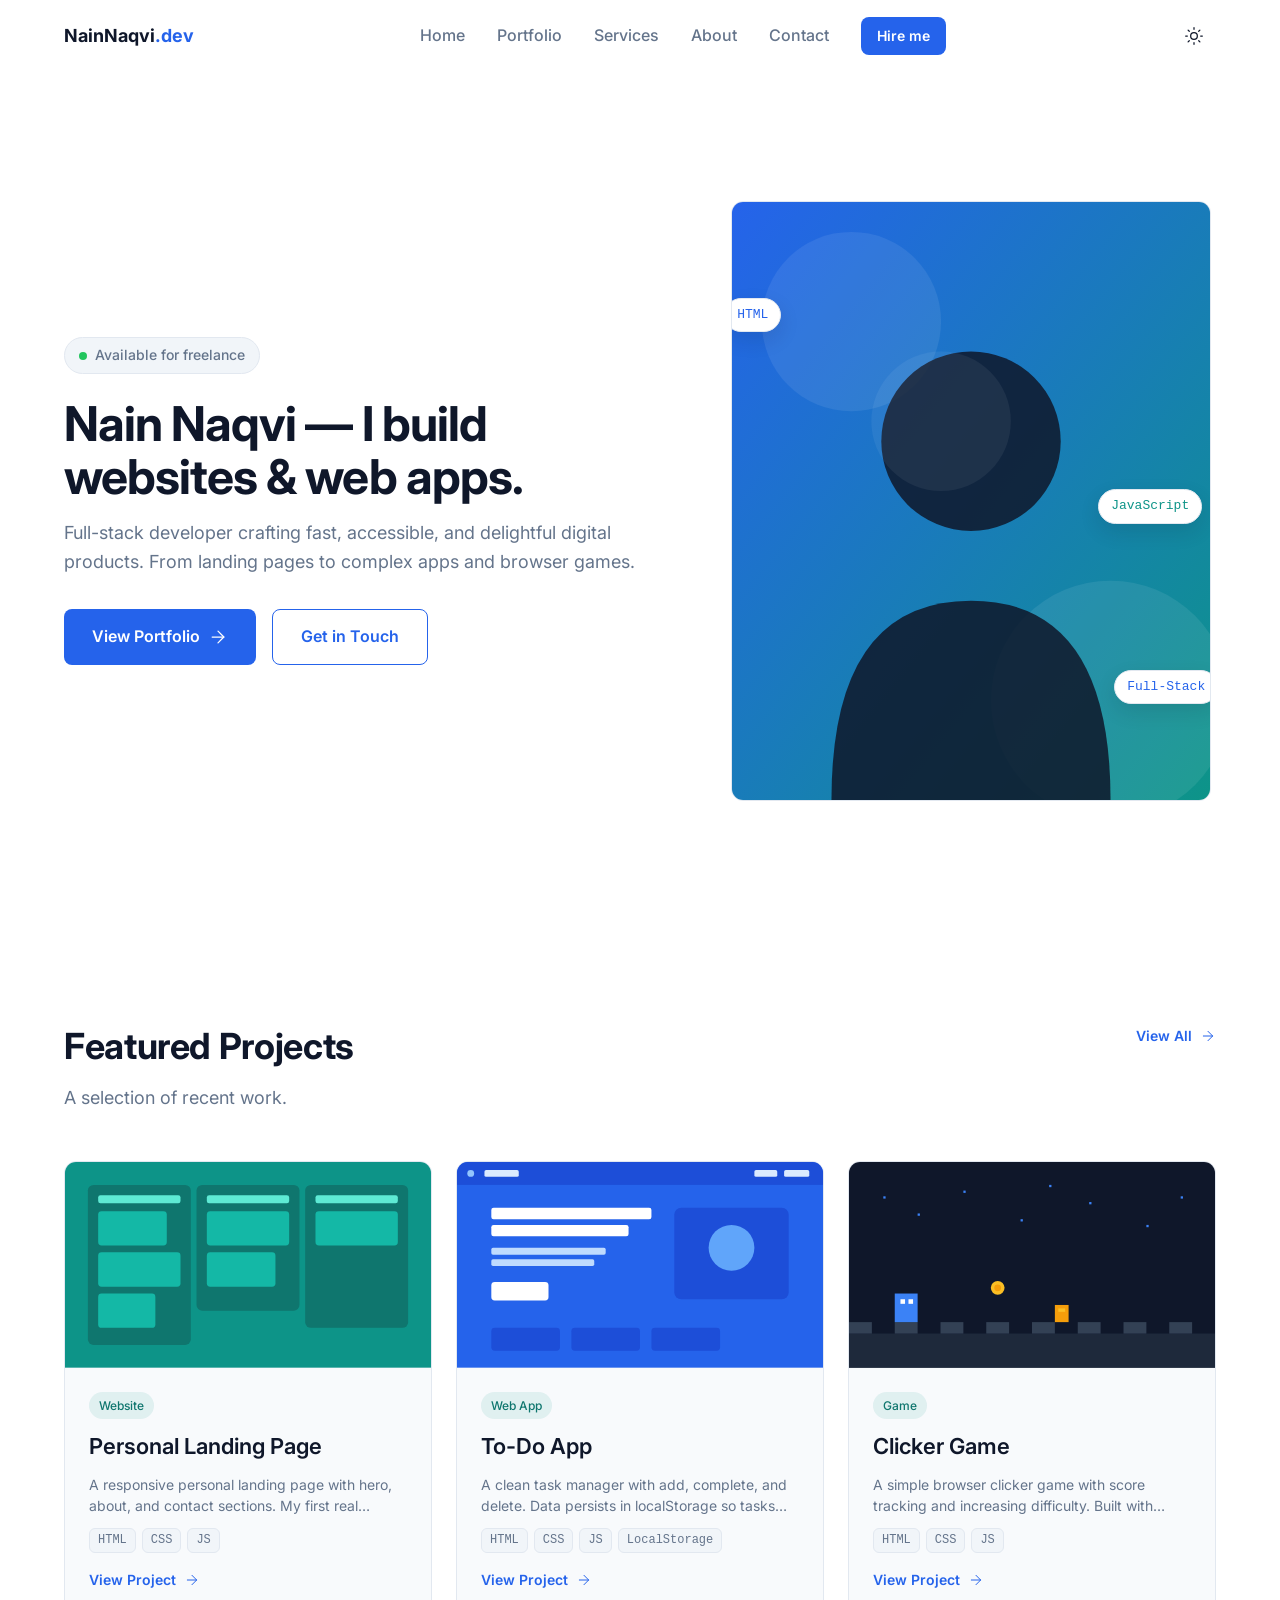
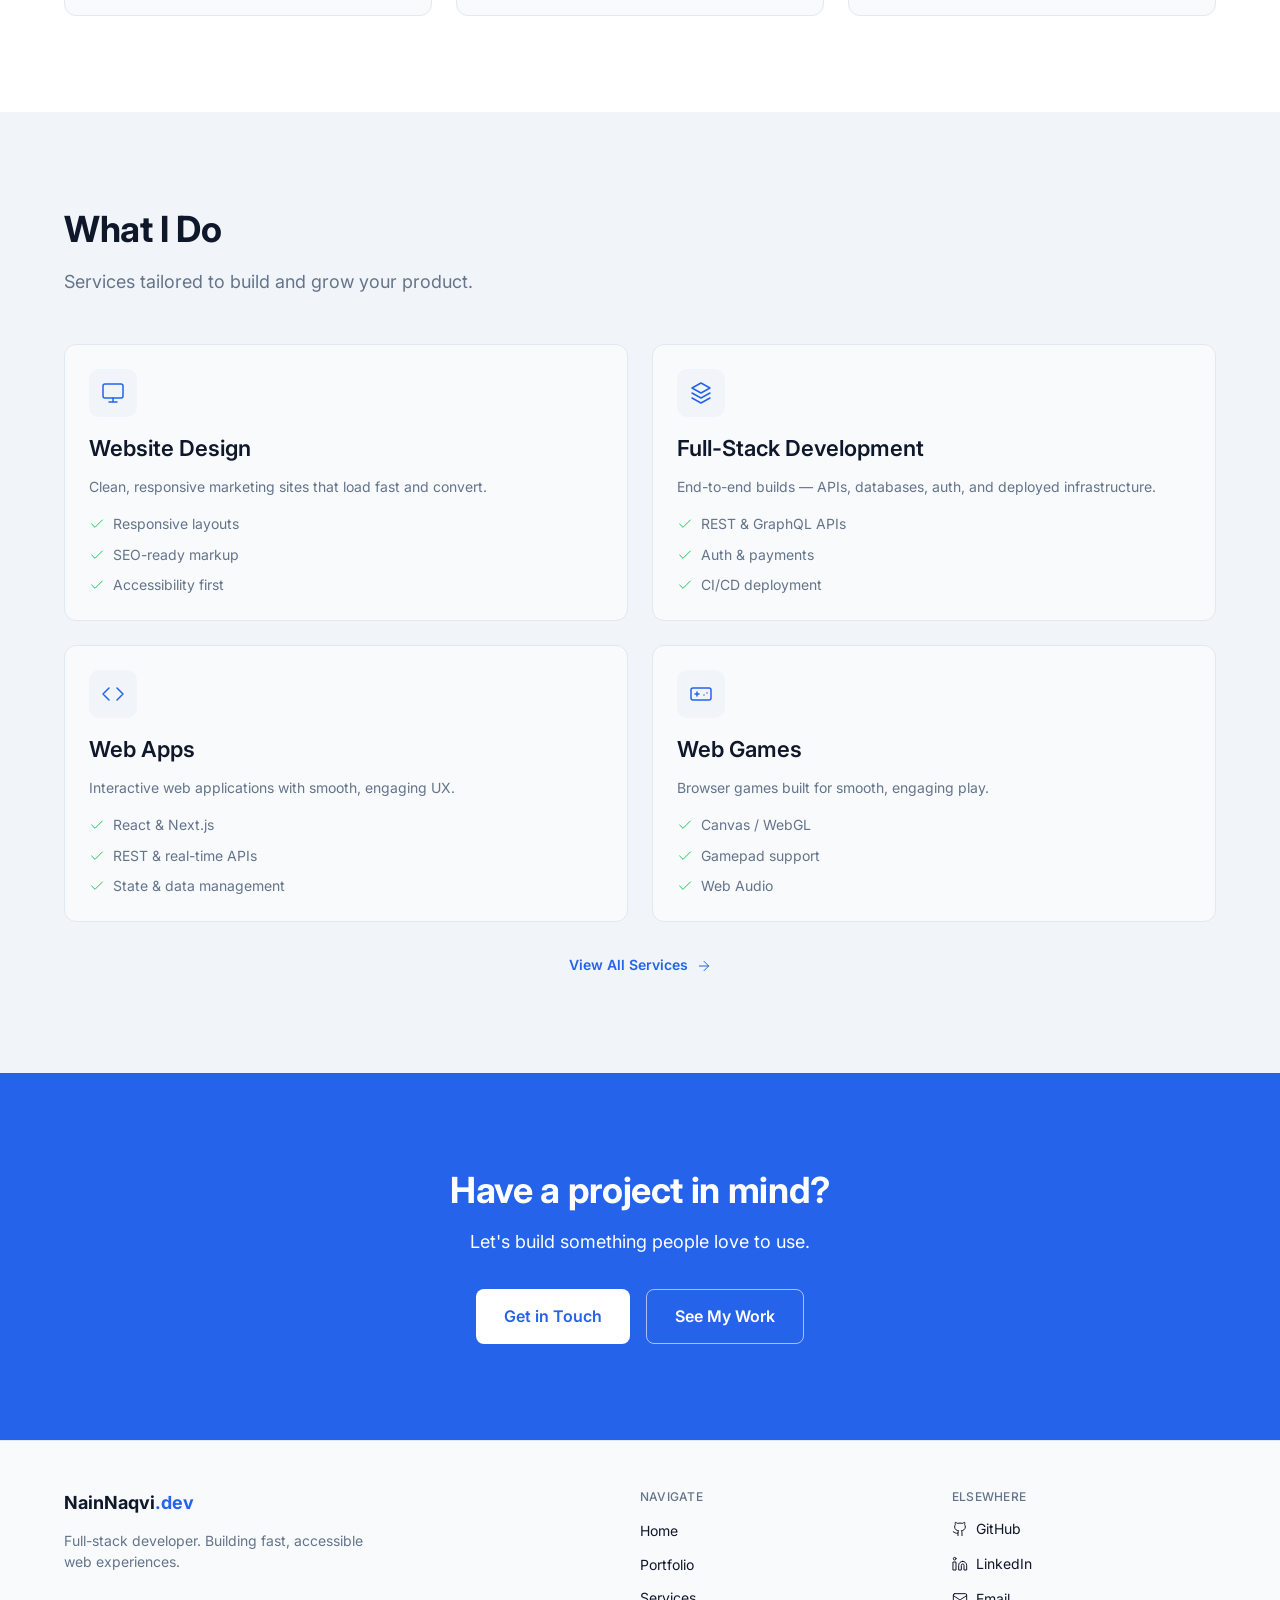
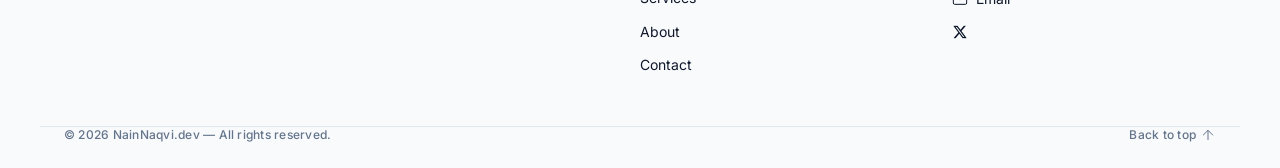
==== index.html @ 5f74ba61 "Add files via upload" ====
<!DOCTYPE html>
<html lang="en" data-theme="light">

<!-- ============================================================
     HEAD
     ============================================================ -->
<head>
  <meta charset="UTF-8">
  <meta name="viewport" content="width=device-width, initial-scale=1.0">
  <title>Nain Naqvi — Websites &amp; Web Apps</title>

  <link rel="icon" href="data:image/svg+xml,<svg xmlns='http://www.w3.org/2000/svg' viewBox='0 0 100 100'><rect width='100' height='100' rx='20' fill='%232563EB'/><text x='50' y='68' font-family='Arial,sans-serif' font-size='52' font-weight='700' fill='white' text-anchor='middle'>N</text></svg>">

  <meta name="description" content="Full-stack developer building fast, accessible websites and web apps.">
  <!-- Social Preview Tags (Open Graph & Twitter) -->
<meta property="og:type" content="website">
<meta property="og:title" content="Nain Naqvi — Web Developer">
<meta property="og:description" content="Full-stack developer building fast, accessible websites and web apps.">
<meta property="og:url" content="https://nainnaqvi.dev">
<meta property="og:image" content="https://images.unsplash.com/photo-1498050108023-c5249f4df085?w=1200&h=630&fit=crop">

<meta name="twitter:card" content="summary_large_image">
<meta name="twitter:title" content="Nain Naqvi — Web Developer">
<meta name="twitter:description" content="Full-stack developer building fast, accessible websites and web apps.">
<meta name="twitter:image" content="https://images.unsplash.com/photo-1498050108023-c5249f4df085?w=1200&h=630&fit=crop">
  <link rel="preconnect" href="https://fonts.googleapis.com">
  <link rel="preconnect" href="https://fonts.gstatic.com" crossorigin>
  <link href="https://fonts.googleapis.com/css2?family=Inter:wght@400;500;600;700&display=swap" rel="stylesheet">

  <!-- ============================================================
       EXTERNAL STYLESHEET
       ============================================================ -->

   <link rel="stylesheet" href="stylesheet.css">
   <!-- Anti-flash script: Apply theme before page renders -->
<script>
  document.documentElement.classList.add('js');
  try {
    if (localStorage.getItem('theme') === 'dark') {
      document.documentElement.setAttribute('data-theme', 'dark');
    }
  } catch (e) {}
</script>

</head>

<!-- ============================================================
     BODY
     ============================================================ -->
<body>

  <!-- ============================================================
       SKIP LINK (Accessibility)
       ============================================================ -->
  <a href="#main-content" class="skip-link">Skip to main content</a>

  <!-- ============================================================
       SVG SPRITE (ICONS + PROJECT PREVIEWS)
       ============================================================ -->
  <svg xmlns="http://www.w3.org/2000/svg" style="display:none" aria-hidden="true">

    <!-- ===== ICONS ===== -->
    <symbol id="i-sun" viewBox="0 0 24 24">
      <circle cx="12" cy="12" r="4"/>
      <path d="M12 2v2M12 20v2M4.93 4.93l1.41 1.41M17.66 17.66l1.41 1.41M2 12h2M20 12h2M6.34 17.66l-1.41 1.41M19.07 4.93l-1.41 1.41"/>
    </symbol>

    <symbol id="i-moon" viewBox="0 0 24 24">
      <path d="M21 12.79A9 9 0 1 1 11.21 3 7 7 0 0 0 21 12.79z"/>
    </symbol>

    <symbol id="i-menu" viewBox="0 0 24 24">
      <path d="M4 6h16M4 12h16M4 18h16"/>
    </symbol>

    <symbol id="i-x" viewBox="0 0 24 24">
      <path d="M18 6 6 18M6 6l12 12"/>
    </symbol>

    <symbol id="i-arrow-right" viewBox="0 0 24 24">
      <path d="M5 12h14"/>
      <path d="m12 5 7 7-7 7"/>
    </symbol>

    <symbol id="i-arrow-up" viewBox="0 0 24 24">
      <path d="m5 12 7-7 7 7M12 19V5"/>
    </symbol>

    <symbol id="i-monitor" viewBox="0 0 24 24">
      <rect x="2" y="3" width="20" height="14" rx="2"/>
      <path d="M8 21h8M12 17v4"/>
    </symbol>

    <symbol id="i-layers" viewBox="0 0 24 24">
      <path d="m12 2 9 5-9 5-9-5 9-5z"/>
      <path d="m3 12 9 5 9-5"/>
      <path d="m3 17 9 5 9-5"/>
    </symbol>

    <symbol id="i-code" viewBox="0 0 24 24">
      <path d="m16 18 6-6-6-6M8 6l-6 6 6 6"/>
    </symbol>

    <symbol id="i-gamepad" viewBox="0 0 24 24">
      <line x1="6" y1="12" x2="10" y2="12"/>
      <line x1="8" y1="10" x2="8" y2="14"/>
      <line x1="15" y1="13" x2="15.01" y2="13"/>
      <line x1="18" y1="11" x2="18.01" y2="11"/>
      <rect x="2" y="6" width="20" height="12" rx="2"/>
    </symbol>

    <symbol id="i-check" viewBox="0 0 24 24">
      <path d="M20 6 9 17l-5-5"/>
    </symbol>

    <symbol id="i-github" viewBox="0 0 24 24">
      <path d="M15 22v-4a4.8 4.8 0 0 0-1-3.5c3 0 6-2 6-5.5.08-1.25-.27-2.48-1-3.5.28-1.15.28-2.35 0-3.5 0 0-1 0-3 1.5-2.64-.5-5.36-.5-8 0C6 2 5 2 5 2c-.3 1.15-.3 2.35 0 3.5A5.4 5.4 0 0 0 4 9c0 3.5 3 5.5 6 5.5-.39.49-.68 1.05-.85 1.65-.17.6-.22 1.23-.15 1.85v4"/>
      <path d="M9 18c-4.51 2-5-2-7-2"/>
    </symbol>

    <symbol id="i-linkedin" viewBox="0 0 24 24">
      <path d="M16 8a6 6 0 0 1 6 6v7h-4v-7a2 2 0 0 0-2-2 2 2 0 0 0-2 2v7h-4v-7a6 6 0 0 1 6-6z"/>
      <rect width="4" height="12" x="2" y="9"/>
      <circle cx="4" cy="4" r="2"/>
    </symbol>

    <symbol id="i-mail" viewBox="0 0 24 24">
      <rect width="20" height="16" x="2" y="4" rx="2"/>
      <path d="m22 7-8.97 5.7a1.94 1.94 0 0 1-2.06 0L2 7"/>
    </symbol>
    
<symbol id="i-twitter" viewBox="0 0 24 24">
  <path d="M18.901 1.153h3.68l-8.04 9.19L24 22.846h-7.406l-5.8-7.584-6.638 7.584H.474l8.6-9.83L0 1.154h7.594l5.243 6.932ZM17.61 20.644h2.039L6.486 3.24H4.298Z"/>
</symbol>

    <!-- ===== PROJECT PREVIEWS ===== -->

    <!-- TaskFlow (teal kanban) -->
    <symbol id="img-taskflow" viewBox="0 0 640 360" preserveAspectRatio="xMidYMid slice">
      <rect width="640" height="360" fill="#0D9488"/>
      <rect x="40" y="40" width="180" height="280" rx="10" fill="#0F766E"/>
      <rect x="230" y="40" width="180" height="220" rx="10" fill="#0F766E"/>
      <rect x="420" y="40" width="180" height="250" rx="10" fill="#0F766E"/>
      <rect x="58" y="58" width="144" height="14" rx="4" fill="#5EEAD4"/>
      <rect x="58" y="86" width="120" height="60" rx="6" fill="#14B8A6"/>
      <rect x="58" y="158" width="144" height="60" rx="6" fill="#14B8A6"/>
      <rect x="58" y="230" width="100" height="60" rx="6" fill="#14B8A6"/>
      <rect x="248" y="58" width="144" height="14" rx="4" fill="#5EEAD4"/>
      <rect x="248" y="86" width="144" height="60" rx="6" fill="#14B8A6"/>
      <rect x="248" y="158" width="120" height="60" rx="6" fill="#14B8A6"/>
      <rect x="438" y="58" width="144" height="14" rx="4" fill="#5EEAD4"/>
      <rect x="438" y="86" width="144" height="60" rx="6" fill="#14B8A6"/>
    </symbol>

    <!-- Lumen (blue marketing page) -->
    <symbol id="img-lumen" viewBox="0 0 640 360" preserveAspectRatio="xMidYMid slice">
      <rect width="640" height="360" fill="#2563EB"/>
      <rect x="0" y="0" width="640" height="40" fill="#1D4ED8"/>
      <circle cx="24" cy="20" r="6" fill="#93C5FD"/>
      <rect x="48" y="14" width="60" height="12" rx="3" fill="#DBEAFE"/>
      <rect x="520" y="14" width="40" height="12" rx="3" fill="#DBEAFE"/>
      <rect x="572" y="14" width="44" height="12" rx="3" fill="#DBEAFE"/>
      <rect x="60" y="80" width="280" height="20" rx="4" fill="#FFFFFF"/>
      <rect x="60" y="110" width="240" height="20" rx="4" fill="#FFFFFF"/>
      <rect x="60" y="150" width="200" height="12" rx="3" fill="#BFDBFE"/>
      <rect x="60" y="170" width="180" height="12" rx="3" fill="#BFDBFE"/>
      <rect x="60" y="210" width="100" height="32" rx="6" fill="#FFFFFF"/>
      <rect x="380" y="80" width="200" height="160" rx="12" fill="#1D4ED8"/>
      <circle cx="480" cy="150" r="40" fill="#60A5FA"/>
      <rect x="60" y="290" width="120" height="40" rx="6" fill="#1D4ED8"/>
      <rect x="200" y="290" width="120" height="40" rx="6" fill="#1D4ED8"/>
      <rect x="340" y="290" width="120" height="40" rx="6" fill="#1D4ED8"/>
    </symbol>

    <!-- Pixel Runner (dark game) -->
    <symbol id="img-pixelrunner" viewBox="0 0 640 360" preserveAspectRatio="xMidYMid slice">
      <rect width="640" height="360" fill="#0F172A"/>
      <rect x="0" y="300" width="640" height="60" fill="#1E293B"/>
      <g fill="#3B82F6">
        <rect x="60" y="60" width="4" height="4"/>
        <rect x="120" y="90" width="4" height="4"/>
        <rect x="200" y="50" width="4" height="4"/>
        <rect x="300" y="100" width="4" height="4"/>
        <rect x="420" y="70" width="4" height="4"/>
        <rect x="520" y="110" width="4" height="4"/>
        <rect x="580" y="60" width="4" height="4"/>
        <rect x="350" y="40" width="4" height="4"/>
      </g>
      <g fill="#334155">
        <rect x="0" y="280" width="40" height="20"/>
        <rect x="80" y="280" width="40" height="20"/>
        <rect x="160" y="280" width="40" height="20"/>
        <rect x="240" y="280" width="40" height="20"/>
        <rect x="320" y="280" width="40" height="20"/>
        <rect x="400" y="280" width="40" height="20"/>
        <rect x="480" y="280" width="40" height="20"/>
        <rect x="560" y="280" width="40" height="20"/>
      </g>
      <rect x="80" y="230" width="40" height="50" fill="#3B82F6"/>
      <rect x="90" y="240" width="8" height="8" fill="#FFFFFF"/>
      <rect x="104" y="240" width="8" height="8" fill="#FFFFFF"/>
      <rect x="360" y="250" width="24" height="30" fill="#F59E0B"/>
      <rect x="366" y="256" width="12" height="6" fill="#FBBF24"/>
      <circle cx="260" cy="220" r="12" fill="#FBBF24"/>
      <circle cx="260" cy="220" r="6" fill="#F59E0B"/>
    </symbol>

  </svg>

  <!-- ============================================================
       NAVBAR
       ============================================================ -->
  <header class="navbar" id="navbar">

    <!-- Navbar: brand, desktop links, actions -->
    <div class="container navbar__inner">

      <!-- Brand / logo -->
   <a href="index.html" class="navbar__brand">NainNaqvi<span>.dev</span></a>

      <!-- Desktop navigation -->
      <nav class="nav-desktop" aria-label="Primary">
        <a href="index.html" class="nav-link" aria-current="page">Home</a>
        <a href="portfolio.html" class="nav-link">Portfolio</a>
        <a href="services.html" class="nav-link">Services</a>
        <a href="about.html" class="nav-link">About</a>
        <a href="contact.html" class="nav-link">Contact</a>
        <a href="contact.html" class="btn btn-primary btn-sm">Hire me</a>
      </nav>

      <!-- Navbar actions: mobile menu toggle + theme toggle -->
      <div class="navbar__actions">
        <button class="icon-btn nav-toggle" id="navToggle" aria-label="Open menu" aria-expanded="false">
          <svg class="icon icon-md" id="navToggleIcon" aria-hidden="true"><use href="#i-menu"/></svg>
        </button>
        <button class="icon-btn theme-toggle" id="themeToggle" aria-label="Toggle theme">
          <svg class="icon icon-md icon-sun" aria-hidden="true"><use href="#i-sun"/></svg>
          <svg class="icon icon-md icon-moon" aria-hidden="true"><use href="#i-moon"/></svg>
        </button>
      </div>

    </div>

    <!-- Mobile menu -->
    <div class="mobile-menu" id="mobileMenu">
      <a href="index.html" class="nav-link" aria-current="page">Home</a>
      <a href="portfolio.html" class="nav-link">Portfolio</a>
      <a href="services.html" class="nav-link">Services</a>
      <a href="about.html" class="nav-link">About</a>
      <a href="contact.html" class="nav-link">Contact</a>
      <a href="contact.html" class="btn btn-primary">Hire me</a>
    </div>

  </header>

  <!-- ============================================================
       MAIN CONTENT
       ============================================================ -->
  <main id="main-content">

    <!-- ===== 1. HERO ===== -->
    <section class="hero section" id="home">
      <div class="container hero__grid">

        <!-- Hero: text content -->
        <div class="hero__content reveal">
          <div class="hero__status">
            <span class="status-dot"></span>Available for freelance
          </div>
          <h1 class="h1">Nain Naqvi — I build websites &amp; web apps.</h1>
          <p class="body-lg hero__sub">Full-stack developer crafting fast, accessible, and delightful digital products. From landing pages to complex apps and browser games.</p>
          <div class="hero__cta">
            <a href="portfolio.html" class="btn btn-primary btn-lg">
              View Portfolio
              <svg class="icon icon-md" aria-hidden="true"><use href="#i-arrow-right"/></svg>
            </a>
            <a href="contact.html" class="btn btn-outline btn-lg">Get in Touch</a>
          </div>
        </div>

        <!-- Hero: portrait illustration + floating tags -->
        <div class="hero__media reveal">
          <div class="hero__photo">
            <svg viewBox="0 0 480 600" preserveAspectRatio="xMidYMid slice" aria-label="Portrait of Syed Hasnain Raza Naqvi" role="img">
              <defs>
                <linearGradient id="heroBg" x1="0" y1="0" x2="1" y2="1">
                  <stop offset="0%" stop-color="#2563EB"/>
                  <stop offset="100%" stop-color="#0D9488"/>
                </linearGradient>
              </defs>
              <rect width="480" height="600" fill="url(#heroBg)"/>
              <circle cx="120" cy="120" r="90" fill="rgba(255,255,255,0.08)"/>
              <circle cx="380" cy="500" r="120" fill="rgba(255,255,255,0.08)"/>
              <circle cx="240" cy="240" r="90" fill="#0F172A" opacity="0.85"/>
              <path d="M 100 600 Q 100 400 240 400 Q 380 400 380 600 Z" fill="#0F172A" opacity="0.85"/>
              <circle cx="210" cy="220" r="70" fill="#FFFFFF" opacity="0.06"/>
            </svg>
            <span class="float-tag float-tag--1">HTML</span>
            <span class="float-tag float-tag--2">JavaScript</span>
            <span class="float-tag float-tag--3">Full-Stack</span>
          </div>
        </div>

      </div>
    </section>

    <!-- ===== 2. FEATURED PROJECTS ===== -->
    <section class="section" id="portfolio">
      <div class="container">

        <!-- Section heading -->
        <div class="section-head section-head--row reveal">
          <div>
            <h2 class="h2">Featured Projects</h2>
            <p class="body-lg text-muted">A selection of recent work.</p>
          </div>
          <a href="portfolio.html" class="btn-text">
            View All
            <svg class="icon icon-sm" aria-hidden="true"><use href="#i-arrow-right"/></svg>
          </a>
        </div>

        <!-- Project cards -->
        <div class="card-grid">

        
          <!-- Project 1: Personal Landing Page -->
<article class="card project-card reveal">
  <div class="project-card__media">
    <svg viewBox="0 0 640 360" preserveAspectRatio="xMidYMid slice" role="img" aria-label="Personal Landing Page preview"><use href="#img-taskflow"/></svg>
  </div>
  <div class="project-card__body">
    <span class="tag">Website</span>
    <h3 class="h4">Personal Landing Page</h3>
    <p class="small text-muted clamp-2">A responsive personal landing page with hero, about, and contact sections. My first real project — built with plain HTML, CSS, and vanilla JS.</p>
    <div class="tech-badges">
      <span class="tech-badge">HTML</span>
      <span class="tech-badge">CSS</span>
      <span class="tech-badge">JS</span>
    </div>
    <a href="project1.html" class="btn-text">
      View Project
      <svg class="icon icon-sm" aria-hidden="true"><use href="#i-arrow-right"/></svg>
    </a>
  </div>
</article>

          
          <!-- Project 2: To-Do App -->
<article class="card project-card reveal">
  <div class="project-card__media">
    <svg viewBox="0 0 640 360" preserveAspectRatio="xMidYMid slice" role="img" aria-label="To-Do App preview"><use href="#img-lumen"/></svg>
  </div>
  <div class="project-card__body">
    <span class="tag">Web App</span>
    <h3 class="h4">To-Do App</h3>
    <p class="small text-muted clamp-2">A clean task manager with add, complete, and delete. Data persists in localStorage so tasks survive refresh.</p>
    <div class="tech-badges">
      <span class="tech-badge">HTML</span>
      <span class="tech-badge">CSS</span>
      <span class="tech-badge">JS</span>
      <span class="tech-badge">LocalStorage</span>
    </div>
    <a href="#" class="btn-text">
      View Project
      <svg class="icon icon-sm" aria-hidden="true"><use href="#i-arrow-right"/></svg>
    </a>
  </div>
</article>

          
    <!-- Project 3: Clicker Game -->
<article class="card project-card reveal">
  <div class="project-card__media">
    <svg viewBox="0 0 640 360" preserveAspectRatio="xMidYMid slice" role="img" aria-label="Clicker Game preview"><use href="#img-pixelrunner"/></svg>
  </div>
  <div class="project-card__body">
    <span class="tag">Game</span>
    <h3 class="h4">Clicker Game</h3>
    <p class="small text-muted clamp-2">A simple browser clicker game with score tracking and increasing difficulty. Built with vanilla JavaScript.</p>
    <div class="tech-badges">
      <span class="tech-badge">HTML</span>
      <span class="tech-badge">CSS</span>
      <span class="tech-badge">JS</span>
    </div>
    <a href="#" class="btn-text">
      View Project
      <svg class="icon icon-sm" aria-hidden="true"><use href="#i-arrow-right"/></svg>
    </a>
  </div>
</article>

        </div>
      </div>
    </section>

    <!-- ===== 3. SERVICES ===== -->
    <section class="section section--alt" id="services">
      <div class="container">

        <!-- Section heading -->
        <div class="section-head reveal">
          <h2 class="h2">What I Do</h2>
          <p class="body-lg text-muted">Services tailored to build and grow your product.</p>
        </div>

        <!-- Service cards -->
        <div class="card-grid card-grid--services">

          <!-- Service 1: Website Design -->
          <article class="card service-card reveal">
            <div class="service-card__icon">
              <svg class="icon" aria-hidden="true"><use href="#i-monitor"/></svg>
            </div>
            <h3 class="h4">Website Design</h3>
            <p class="small text-muted">Clean, responsive marketing sites that load fast and convert.</p>
            <ul class="checklist">
              <li><svg class="icon icon-sm" aria-hidden="true"><use href="#i-check"/></svg> Responsive layouts</li>
              <li><svg class="icon icon-sm" aria-hidden="true"><use href="#i-check"/></svg> SEO-ready markup</li>
              <li><svg class="icon icon-sm" aria-hidden="true"><use href="#i-check"/></svg> Accessibility first</li>
            </ul>
          </article>

          <!-- Service 2: Full-Stack Development -->
          <article class="card service-card reveal">
            <div class="service-card__icon">
              <svg class="icon" aria-hidden="true"><use href="#i-layers"/></svg>
            </div>
            <h3 class="h4">Full-Stack Development</h3>
            <p class="small text-muted">End-to-end builds — APIs, databases, auth, and deployed infrastructure.</p>
            <ul class="checklist">
              <li><svg class="icon icon-sm" aria-hidden="true"><use href="#i-check"/></svg> REST &amp; GraphQL APIs</li>
              <li><svg class="icon icon-sm" aria-hidden="true"><use href="#i-check"/></svg> Auth &amp; payments</li>
              <li><svg class="icon icon-sm" aria-hidden="true"><use href="#i-check"/></svg> CI/CD deployment</li>
            </ul>
          </article>

          <!-- Service 3: Web Apps -->
          <article class="card service-card reveal">
            <div class="service-card__icon">
              <svg class="icon" aria-hidden="true"><use href="#i-code"/></svg>
            </div>
            <h3 class="h4">Web Apps</h3>
            <p class="small text-muted">Interactive web applications with smooth, engaging UX.</p>
            <ul class="checklist">
              <li><svg class="icon icon-sm" aria-hidden="true"><use href="#i-check"/></svg> React &amp; Next.js</li>
              <li><svg class="icon icon-sm" aria-hidden="true"><use href="#i-check"/></svg> REST &amp; real-time APIs</li>
              <li><svg class="icon icon-sm" aria-hidden="true"><use href="#i-check"/></svg> State &amp; data management</li>
            </ul>
          </article>

          <!-- Service 4: Web Games -->
          <article class="card service-card reveal">
            <div class="service-card__icon">
              <svg class="icon" aria-hidden="true"><use href="#i-gamepad"/></svg>
            </div>
            <h3 class="h4">Web Games</h3>
            <p class="small text-muted">Browser games built for smooth, engaging play.</p>
            <ul class="checklist">
              <li><svg class="icon icon-sm" aria-hidden="true"><use href="#i-check"/></svg> Canvas / WebGL</li>
              <li><svg class="icon icon-sm" aria-hidden="true"><use href="#i-check"/></svg> Gamepad support</li>
              <li><svg class="icon icon-sm" aria-hidden="true"><use href="#i-check"/></svg> Web Audio</li>
            </ul>
          </article>

        </div>

        <div class="services-cta">
          <a href="services.html" class="btn-text">
            View All Services
            <svg class="icon icon-sm" aria-hidden="true"><use href="#i-arrow-right"/></svg>
          </a>
        </div>

      </div>
    </section>



    <!-- ===== 6. CTA BANNER ===== -->
    <section class="cta-banner" id="contact">
      <div class="container cta-banner__inner reveal">
        <h2 class="h2">Have a project in mind?</h2>
        <p class="body-lg">Let's build something people love to use.</p>
        <div class="cta-banner__actions">
          <a href="mailto:Nainnaqvi97@gmail.com" class="btn btn-lg cta-btn-light">Get in Touch</a>
          <a href="portfolio.html" class="btn btn-outline btn-lg cta-btn-outline">See My Work</a>
        </div>
      </div>
    </section>

  </main>

  <!-- ============================================================
       FOOTER
       ============================================================ -->
  <footer class="footer">

    <!-- Footer: brand, navigation, social links -->
    <div class="container footer__grid">

      <!-- Footer column: brand + tagline -->
      <div>
        <a href="index.html" class="navbar__brand">NainNaqvi<span>.dev</span></a>
        <p class="small text-muted footer__tag">Full-stack developer. Building fast, accessible web experiences.</p>
      </div>

      <!-- Footer column: navigation links -->
      <div>
        <h4 class="caption footer__heading">Navigate</h4>
        <ul class="footer__links">
          <li><a href="index.html">Home</a></li>
          <li><a href="portfolio.html">Portfolio</a></li>
          <li><a href="services.html">Services</a></li>
          <li><a href="about.html">About</a></li>
          <li><a href="contact.html">Contact</a></li>
        </ul>
      </div>

      <!-- Footer column: social links -->
      <div>
        <h4 class="caption footer__heading">Elsewhere</h4>
<ul class="footer__links footer__social">
  <li><a href="https://github.com/NainNaqvi-dev" target="_blank" rel="noopener noreferrer"><svg class="icon icon-sm" aria-hidden="true"><use href="#i-github"/></svg> GitHub</a></li>
  <li><a href="https://www.linkedin.com/in/nain-naqvi-898224426/" target="_blank" rel="noopener noreferrer"><svg class="icon icon-sm" aria-hidden="true"><use href="#i-linkedin"/></svg> LinkedIn</a></li>
  <li><a href="mailto:Nainnaqvi97@gmail.com"><svg class="icon icon-sm" aria-hidden="true"><use href="#i-mail"/></svg> Email</a></li>
  <li><a href="https://x.com/NainNaqvidev" target="_blank" rel="noopener noreferrer" aria-label="X"><svg class="icon icon-sm" aria-hidden="true"><use href="#i-twitter"/></svg></a></li>
</ul>
      </div>

    </div>

    <!-- Footer bottom bar: copyright + back to top -->
    <div class="container footer__bottom">
      <span class="caption text-muted">© 2026 NainNaqvi.dev — All rights reserved.</span>
      <a href="#" class="caption footer__top">
        Back to top
        <svg class="icon icon-sm" aria-hidden="true"><use href="#i-arrow-up"/></svg>
      </a>
    </div>
  </footer>

  <!-- ============================================================
       EXTERNAL SCRIPT
       ============================================================ -->

       <script src="main.js"></script>

</body>
</html>
---- stylesheet.css ----
/* ============================================================
   DESIGN TOKENS (CSS VARIABLES)
   ============================================================ */

:root {
  --color-primary: #2563EB;
  --color-primary-hover: #1D4ED8;
  --color-secondary: #0D9488;
  --color-bg: #FFFFFF;
  --color-surface: #F8FAFC;
  --color-surface-alt: #F1F5F9;
  --color-text: #0F172A;
  --color-text-muted: #64748B;
  --color-border: #E2E8F0;
  --color-success: #22C55E;
  --radius-btn: 8px;
  --radius-card: 12px;
  --radius-icon: 10px;
  --font-sans: "Inter", system-ui, -apple-system, "Segoe UI", Roboto, Arial, sans-serif;
  --font-mono: ui-monospace, "SF Mono", Menlo, Consolas, monospace;
}


/* ============================================================
   BASE RESET
   ============================================================ */

*,
*::before,
*::after {
  box-sizing: border-box;
  margin: 0;
  padding: 0;
}


/* ============================================================
   BASE ELEMENTS
   ============================================================ */

body {
  font-family: var(--font-sans);
  background: var(--color-bg);
  color: var(--color-text);
  font-size: 16px;
  line-height: 1.6;
}

img,
svg {
  display: block;
  max-width: 100%;
}

a {
  color: inherit;
  text-decoration: none;
}

ul {
  list-style: none;
}

button {
  font: inherit;
  cursor: pointer;
  border: none;
  background: none;
  color: inherit;
}


/* ============================================================
   TYPOGRAPHY
   ============================================================ */

.h1 {
  font-size: 32px;
  font-weight: 700;
  line-height: 1.1;
  letter-spacing: -0.02em;
}

.h2 {
  font-size: 28px;
  font-weight: 700;
  line-height: 1.2;
  letter-spacing: -0.01em;
}

.h3 {
  font-size: 24px;
  font-weight: 600;
  line-height: 1.3;
}

.h4 {
  font-size: 20px;
  font-weight: 600;
  line-height: 1.4;
}

.body-lg {
  font-size: 17px;
  line-height: 1.6;
}

.body {
  font-size: 16px;
  line-height: 1.6;
}

.small {
  font-size: 14px;
  line-height: 1.5;
}

.caption {
  font-size: 12px;
  font-weight: 500;
  line-height: 1.4;
  letter-spacing: 0.02em;
}

.text-muted {
  color: var(--color-text-muted);
}

.font-600 {
  font-weight: 600;
}


/* ============================================================
   LAYOUT
   ============================================================ */

.container {
  max-width: 1200px;
  margin: 0 auto;
  padding: 0 16px;
}

.section {
  padding: 48px 0;
}

.section--alt {
  background: var(--color-surface-alt);
}


/* ============================================================
   BUTTONS
   ============================================================ */

.btn {
  display: inline-flex;
  align-items: center;
  justify-content: center;
  gap: 8px;
  font-weight: 600;
  font-size: 16px;
  padding: 12px 24px;
  border-radius: var(--radius-btn);
  transition: all 0.25s ease;
}

.btn-lg {
  padding: 14px 28px;
}

.btn-sm {
  padding: 8px 16px;
  font-size: 14px;
}

.btn-primary {
  background: var(--color-primary);
  color: #FFFFFF;
}

.btn-primary:hover {
  background: var(--color-primary-hover);
}

.btn-outline {
  background: transparent;
  color: var(--color-primary);
  border: 1.5px solid var(--color-primary);
}

.btn-outline:hover {
  background: rgba(37, 99, 235, 0.08);
}


/* ============================================================
   ICONS
   ============================================================ */

.icon {
  width: 24px;
  height: 24px;
  fill: none;
  stroke: currentColor;
  stroke-width: 1.5;
  stroke-linecap: round;
  stroke-linejoin: round;
}

.icon-sm {
  width: 16px;
  height: 16px;
}

.icon-md {
  width: 20px;
  height: 20px;
}


/* ============================================================
   NAVBAR
   ============================================================ */

.navbar {
  position: sticky;
  top: 0;
  z-index: 50;
  background: transparent;
  border-bottom: 1px solid transparent;
  box-shadow: none;
  transition: background 0.25s ease, box-shadow 0.25s ease, border-color 0.25s ease;
}

.navbar.is-scrolled,
.navbar:has(.mobile-menu.is-open) {
  background: var(--color-surface);
  border-bottom: 1px solid var(--color-border);
  box-shadow: 0 1px 8px rgba(15, 23, 42, 0.06);
}

.navbar__inner {
  display: flex;
  align-items: center;
  justify-content: space-between;
  height: 72px;
}

.navbar__brand {
  font-size: 18px;
  font-weight: 700;
}

.navbar__brand span {
  color: var(--color-primary);
}

.navbar__actions {
  display: flex;
  align-items: center;
  gap: 8px;
}

.nav-desktop {
  display: none;
}


/* ============================================================
   NAVBAR ICON BUTTONS
   ============================================================ */

.icon-btn {
  display: inline-flex;
  align-items: center;
  justify-content: center;
  width: 44px;
  height: 44px;
  border-radius: var(--radius-btn);
  transition: background 0.15s ease;
}

.icon-btn:hover {
  background: var(--color-surface-alt);
}

.theme-toggle .icon-moon {
  display: none;
}


/* ============================================================
   MOBILE MENU
   ============================================================ */

.mobile-menu {
  position: absolute;
  top: 72px;
  left: 0;
  right: 0;
  display: flex;
  flex-direction: column;
  gap: 4px;
  padding: 16px;
  background: var(--color-surface);
  border-bottom: 1px solid var(--color-border);
  box-shadow: 0 12px 24px rgba(15, 23, 42, 0.08);
  visibility: hidden;
  opacity: 0;
  transform: translateY(-8px);
  transition: opacity 0.25s ease, visibility 0.25s ease, transform 0.25s ease;
}

.mobile-menu .nav-link {
  padding: 12px 8px;
  color: var(--color-text-muted);
  font-weight: 500;
}

.mobile-menu .btn {
  margin-top: 8px;
  justify-content: center;
}

.mobile-menu.is-open {
  visibility: visible;
  opacity: 1;
  transform: translateY(0);
}


/* ============================================================
   HERO
   ============================================================ */

.hero {
  padding: 32px 0 64px 0;
}

.hero__grid {
  display: grid;
  gap: 48px;
}

.hero__status {
  display: inline-flex;
  align-items: center;
  gap: 8px;
  font-size: 14px;
  font-weight: 500;
  color: var(--color-text-muted);
  padding: 6px 14px;
  border-radius: 999px;
  background: var(--color-surface-alt);
  border: 1px solid var(--color-border);
  margin-bottom: 24px;
}

.status-dot {
  width: 8px;
  height: 8px;
  border-radius: 50%;
  background: var(--color-success);
}

.hero__sub {
  margin-top: 16px;
  color: var(--color-text-muted);
}

.hero__cta {
  display: flex;
  flex-wrap: wrap;
  gap: 16px;
  margin-top: 32px;
}

.hero__photo {
  position: relative;
  border-radius: var(--radius-card);
  overflow: hidden;
  border: 1px solid var(--color-border);
  aspect-ratio: 4/5;
  max-width: 480px;
  margin: 0 auto;
}

.hero__photo svg {
  width: 100%;
  height: 100%;
  object-fit: cover;
}


/* ============================================================
   FLOATING TAGS
   ============================================================ */

.float-tag {
  position: absolute;
  z-index: 2;
  font-family: var(--font-mono);
  font-size: 13px;
  font-weight: 500;
  padding: 6px 12px;
  border-radius: 999px;
  background: var(--color-bg);
  color: var(--color-text);
  border: 1px solid var(--color-border);
  box-shadow: 0 8px 20px rgba(15, 23, 42, 0.12);
}

.float-tag--1 {
  top: 16%;
  left: 8px;
  color: var(--color-primary);
}

.float-tag--2 {
  top: 48%;
  right: 8px;
  color: var(--color-secondary);
}

.float-tag--3 {
  bottom: 16%;
  right: 8px;
  color: var(--color-primary);
}

@media (min-width: 1025px) {
  .float-tag--1 {
    left: -8px;
  }
  .float-tag--3 {
    right: -8px;
  }
}

/* ============================================================
   SECTION HEADING
   ============================================================ */

.section-head {
  margin-bottom: 32px;
}

.section-head p {
  margin-top: 16px;
}

.section-head--row {
  display: flex;
  flex-direction: column;
  align-items: flex-start;
  gap: 12px;
}

.section-head--row .btn-text {
  margin-top: 0;
  align-self: flex-start;
}

@media (min-width: 601px) {
  .section-head--row {
    flex-direction: row;
    justify-content: space-between;
    align-items: flex-end;
  }
}


/* ============================================================
   CARD GRID
   ============================================================ */

.card-grid {
  display: grid;
  gap: 16px;
  grid-template-columns: 1fr;
}

.card-grid--services {
  grid-template-columns: 1fr;
}

.services-cta {
  display: flex;
  justify-content: center;
  margin-top: 32px;
}

.services-cta .btn-text {
  margin-top: 0;
  align-self: auto;
}

@media (min-width: 601px) {
  .card-grid--services {
    grid-template-columns: repeat(2, 1fr);
  }
}

@media (min-width: 1025px) {
  .card-grid--services {
    grid-template-columns: repeat(2, 1fr);
  }
}


/* ============================================================
   BASE CARD
   ============================================================ */

.card {
  background: var(--color-surface);
  border: 1px solid var(--color-border);
  border-radius: var(--radius-card);
  display: flex;
  flex-direction: column;
  overflow: hidden;
  transition: transform 0.25s ease, box-shadow 0.25s ease, border-color 0.25s ease;
}

.card:hover {
  transform: translateY(-4px);
  box-shadow: 0 12px 24px rgba(15, 23, 42, 0.08);
  border-color: rgba(37, 99, 235, 0.4);
}


/* ============================================================
   PROJECT CARD
   ============================================================ */

.clamp-2 {
  display: -webkit-box;
  -webkit-line-clamp: 2;
  -webkit-box-orient: vertical;
  overflow: hidden;
}

.project-card__media {
  aspect-ratio: 16/9;
  background: var(--color-surface-alt);
}

.project-card__media svg {
  width: 100%;
  height: 100%;
  object-fit: cover;
  transition: transform 0.25s ease;
}

.project-card:hover .project-card__media svg {
  transform: scale(1.05);
}

.project-card__body {
  padding: 24px;
  display: flex;
  flex-direction: column;
  gap: 12px;
}


/* ============================================================
   TAGS AND BADGES
   ============================================================ */

.tag {
  align-self: flex-start;
  font-size: 12px;
  font-weight: 500;
  color: #0F766E; /* Darker teal for contrast */
  background: rgba(13, 148, 136, 0.1);
  padding: 4px 10px;
  border-radius: 999px;
}

.tech-badges {
  display: flex;
  flex-wrap: wrap;
  gap: 6px;
}

.tech-badge {
  font-family: var(--font-mono);
  font-size: 12px;
  font-weight: 500;
  padding: 2px 8px;
  border-radius: 6px;
  background: var(--color-surface-alt);
  color: var(--color-text-muted);
  border: 1px solid var(--color-border);
}


/* ============================================================
   TEXT BUTTON
   ============================================================ */

.btn-text {
  display: inline-flex;
  align-items: center;
  gap: 8px;
  color: var(--color-primary);
  font-weight: 600;
  font-size: 14px;
  margin-top: 4px;
  align-self: flex-start;
  transition: color 0.15s ease;
}

.btn-text:hover {
  color: var(--color-primary-hover);
  text-decoration: underline;
}

.btn-text .icon {
  transition: transform 0.15s ease;
}

.btn-text:hover .icon {
  transform: translateX(2px);
}


/* ============================================================
   SERVICE CARD
   ============================================================ */

.service-card {
  padding: 24px;
  display: flex;
  flex-direction: column;
  gap: 12px;
}

.service-card__icon {
  width: 48px;
  height: 48px;
  border-radius: var(--radius-icon);
  background: var(--color-surface-alt);
  color: var(--color-primary);
  display: flex;
  align-items: center;
  justify-content: center;
  margin-bottom: 4px;
}

.checklist {
  display: flex;
  flex-direction: column;
  gap: 8px;
  margin-top: 4px;
}

.checklist li {
  display: flex;
  align-items: center;
  gap: 8px;
  font-size: 14px;
  color: var(--color-text-muted);
}

.checklist .icon {
  color: var(--color-success);
}


/* ============================================================
   STATS STRIP
   ============================================================ */

.stats__grid {
  display: grid;
  grid-template-columns: repeat(2, 1fr);
  gap: 32px;
  text-align: center;
}

.stat {
  display: flex;
  flex-direction: column;
  gap: 8px;
}

.stat__value {
  font-size: 40px;
  font-weight: 700;
  letter-spacing: -0.02em;
  color: var(--color-primary);
  line-height: 1;
}

.stat__label {
  font-size: 14px;
  color: var(--color-text-muted);
}


/* ============================================================
   TESTIMONIALS
   ============================================================ */

.testimonial-card {
  padding: 24px;
  display: flex;
  flex-direction: column;
  gap: 16px;
}

.testimonial-card .body {
  color: var(--color-text);
}

.testimonial-card__footer {
  display: flex;
  align-items: center;
  gap: 12px;
  padding-top: 16px;
  border-top: 1px solid var(--color-border);
  margin-top: auto;
}

.avatar {
  width: 40px;
  height: 40px;
  border-radius: 50%;
  display: flex;
  align-items: center;
  justify-content: center;
  font-size: 14px;
  font-weight: 700;
  color: #FFFFFF;
  flex-shrink: 0;
}

.avatar--1 {
  background: #2563EB;
}

.avatar--2 {
  background: #0D9488;
}

.avatar--3 {
  background: #7C3AED;
}


/* ============================================================
   CTA BANNER
   ============================================================ */

.cta-banner {
  background: var(--color-primary);
  color: #FFFFFF;
  padding: 64px 0;
}

.cta-banner__inner {
  display: flex;
  flex-direction: column;
  align-items: center;
  text-align: center;
  gap: 16px;
}

.cta-banner__inner h2,
.cta-banner__inner p {
  color: #FFFFFF;
}

.cta-banner__actions {
  display: flex;
  flex-wrap: wrap;
  justify-content: center;
  gap: 16px;
  margin-top: 16px;
}

.cta-btn-light {
  background: #FFFFFF;
  color: var(--color-primary);
}

.cta-btn-light:hover {
  background: var(--color-surface-alt);
}

.cta-btn-outline {
  background: transparent;
  color: #FFFFFF;
  border: 1.5px solid rgba(255, 255, 255, 0.6);
}

.cta-btn-outline:hover {
  background: rgba(255, 255, 255, 0.15);
  border-color: #FFFFFF;
}


/* ============================================================
   FOOTER
   ============================================================ */

.footer {
  background: var(--color-surface);
  border-top: 1px solid var(--color-border);
  padding: 48px 0 24px;
}

.footer__grid {
  display: grid;
  gap: 32px;
  grid-template-columns: 1fr;
}

.footer__tag {
  margin-top: 12px;
  max-width: 320px;
}

.footer__heading {
  color: var(--color-text-muted);
  text-transform: uppercase;
  margin-bottom: 12px;
}

.footer__links {
  display: flex;
  flex-direction: column;
  gap: 8px;
}

.footer__links a {
  color: var(--color-text);
  font-size: 14px;
  transition: color 0.15s ease;
}

.footer__links a:hover {
  color: var(--color-primary);
}

.footer__social a {
  display: inline-flex;
  align-items: center;
  gap: 8px;
}

.footer__bottom {
  display: flex;
  justify-content: space-between;
  align-items: center;
  flex-wrap: wrap;
  gap: 12px;
  margin-top: 48px;
  padding-top: 24px;
  border-top: 1px solid var(--color-border);
}

.footer__top {
  display: inline-flex;
  align-items: center;
  gap: 4px;
  color: var(--color-text-muted);
}

.footer__top:hover {
  color: var(--color-primary);
}


/* ============================================================
   TABLET (601px and up)
   ============================================================ */

@media (min-width: 601px) {
  .container {
    padding: 0 24px;
  }

  .section {
    padding: 64px 0;
  }

  .section-head {
    margin-bottom: 48px;
  }

  .card-grid {
    grid-template-columns: repeat(2, 1fr);
    gap: 24px;
  }

  .stats__grid {
    grid-template-columns: repeat(4, 1fr);
  }

  .footer__grid {
    grid-template-columns: 2fr 1fr 1fr;
    gap: 48px;
  }
}


/* ============================================================
   DESKTOP (1025px and up)
   ============================================================ */

@media (min-width: 1025px) {
  .section {
    padding: 96px 0;
  }

  .hero {
    padding: 128px 0;
    min-height: calc(100vh - 72px);
    display: flex;
    align-items: center;
  }

  .hero .container {
    width: 100%;
  }

  .hero__grid {
    grid-template-columns: 1.1fr 0.9fr;
    gap: 64px;
    align-items: center;
  }

  .card-grid {
    grid-template-columns: repeat(3, 1fr);
  }

  .card-grid--services {
    grid-template-columns: repeat(2, 1fr);
  }

  .cta-banner {
    padding: 96px 0;
  }

  /* Hide the mobile dropdown on desktop */
  .mobile-menu {
    display: none;
  }

  /* Navbar: hide mobile toggle, show desktop links */
  .nav-toggle {
    display: none;
  }

  .nav-desktop {
    display: flex;
    align-items: center;
    gap: 32px;
  }

  .nav-link {
    color: var(--color-text-muted);
    font-size: 16px;
    font-weight: 500;
    transition: color 0.15s ease;
  }

  .nav-link:hover {
    color: var(--color-primary);
  }

  /* Typography jumps to desktop sizes */
  .h1 { font-size: 48px; }
  .h2 { font-size: 36px; }
  .h3 { font-size: 28px; }
  .h4 { font-size: 22px; }
  .body-lg { font-size: 18px; }
}

/* ============================================================
   PORTFOLIO PAGE SPECIFIC
   ============================================================ */

/* 1. Filter Buttons */
.filter-btn {
  padding: 8px 16px;
  border-radius: var(--radius-btn);
  border: 1px solid var(--color-border);
  background: transparent;
  color: var(--color-text-muted);
  font-size: 14px;
  font-weight: 500;
  cursor: pointer;
  transition: all 0.2s ease;
}

.filter-btn:hover {
  background: var(--color-surface-alt);
  color: var(--color-text);
}

.filter-btn.is-active {
  background: var(--color-primary);
  border-color: var(--color-primary);
  color: #FFFFFF;
}

/* 2. Portfolio Grid */
.card-grid--portfolio {
  display: grid;
  gap: 16px;
  grid-template-columns: 1fr; /* Mobile: 1 column */
}

@media (min-width: 601px) {
  .card-grid--portfolio {
    grid-template-columns: repeat(2, 1fr); /* Tablet: 2 columns */
    gap: 24px;
  }
}

@media (min-width: 1025px) {
  .card-grid--portfolio {
    grid-template-columns: repeat(3, 1fr); /* Desktop: 3 columns */
  }
}

/* ============================================================
   SCROLL REVEAL
   ============================================================ */

.js .reveal {
  opacity: 0;
  transform: translateY(16px);
  transition: opacity 0.4s ease, transform 0.4s ease;
}

.js .reveal.is-visible {
  opacity: 1;
  transform: none;
}

/* Keep the card hover lift working after the reveal animation */
.card.reveal.is-visible:hover {
  transform: translateY(-4px);
}


/* ============================================================
   ACCESSIBILITY: REDUCED MOTION
   ============================================================ */

@media (prefers-reduced-motion: reduce) {
  *,
  *::before,
  *::after {
    animation-duration: 0.01ms !important;
    transition-duration: 0.01ms !important;
    scroll-behavior: auto !important;
  }

  .js .reveal {
    opacity: 1;
    transform: none;
  }
}


/* ============================================================
   DARK MODE
   ============================================================ */

[data-theme="dark"] {
  --color-primary: #3B82F6;
  --color-primary-hover: #60A5FA;
  --color-secondary: #14B8A6;
  --color-bg: #0F172A;
  --color-surface: #1E293B;
  --color-surface-alt: #334155;
  --color-text: #F1F5F9;
  --color-text-muted: #94A3B8;
  --color-border: #334155;
  --color-success: #4ADE80;
}

/* Swap sun → moon in dark mode */
[data-theme="dark"] .theme-toggle .icon-sun {
  display: none;
}

[data-theme="dark"] .theme-toggle .icon-moon {
  display: block;
}

/* Dark mode: stronger tag tint for contrast */
[data-theme="dark"] .tag {
  color: #5EEAD4; /* Lighter teal for dark mode */
  background: rgba(20, 184, 166, 0.15);
}

/* Dark mode: lighter avatar backgrounds so initials stay readable */
[data-theme="dark"] .avatar--1 {
  background: #3B82F6;
}

[data-theme="dark"] .avatar--2 {
  background: #14B8A6;
}

[data-theme="dark"] .avatar--3 {
  background: #8B5CF6;
}

/* ============================================================
   PROJECT DETAIL PAGE
   ============================================================ */

.project-detail__media {
  width: 100%;
  aspect-ratio: 16/9;
  background: var(--color-surface-alt);
  border-radius: var(--radius-card);
  overflow: hidden;
  border: 1px solid var(--color-border);
  margin-bottom: 32px;
}

.project-detail__media svg {
  width: 100%;
  height: 100%;
  object-fit: cover;
}

.project-detail__actions {
  display: flex;
  gap: 16px;
  flex-wrap: wrap;
}

/* ============================================================
   ABOUT PAGE
   ============================================================ */

.about__grid {
  display: grid;
  gap: 48px;
  align-items: center;
}

@media (min-width: 1025px) {
  .about__grid {
    grid-template-columns: 1fr 1fr;
  }
}

/* ============================================================
   CONTACT FORM
   ============================================================ */

.contact-form {
  max-width: 600px;
  margin: 0 auto;
  background: var(--color-surface);
  padding: 32px;
  border-radius: var(--radius-card);
  border: 1px solid var(--color-border);
}

.form-group {
  display: flex;
  flex-direction: column;
  gap: 8px;
  margin-bottom: 24px;
}

.form-group label {
  font-size: 14px;
  font-weight: 600;
  color: var(--color-text);
}

.form-group input,
.form-group textarea {
  width: 100%;
  padding: 12px 16px;
  border: 1px solid var(--color-border);
  border-radius: var(--radius-btn);
  background: var(--color-bg);
  color: var(--color-text);
  font-family: inherit;
  font-size: 16px;
  transition: border-color 0.2s ease, box-shadow 0.2s ease;
}

.form-group input:focus,
.form-group textarea:focus {
  outline: none;
  border-color: var(--color-primary);
  box-shadow: 0 0 0 3px rgba(37, 99, 235, 0.15);
}

.form-group textarea {
  resize: vertical;
  min-height: 120px;
}

/* ============================================================
   FORM STATUS MESSAGES
   ============================================================ */

.form-status {
  margin-top: 16px;
  text-align: center;
  min-height: 1.5em;
}

.form-status.is-success {
  color: var(--color-success);
}

.form-status.is-error {
  color: #DC2626;
}

/* ============================================================
   FIX FOR SOLID X (TWITTER) ICON
   ============================================================ */

/* Make the X icon slightly smaller to match visual weight */
[href="#i-twitter"] use, 
.icon use[href="#i-twitter"] {
  fill: currentColor;
  stroke: none;
  transform: scale(0.85); /* This shrinks the icon by 15% */
  transform-origin: center;
}

/* ============================================================
   ACCESSIBILITY FIXES
   ============================================================ */

/* Skip link */
.skip-link {
  position: absolute;
  top: -100px;
  left: 16px;
  background: var(--color-primary);
  color: white;
  padding: 12px 24px;
  border-radius: var(--radius-btn);
  z-index: 999;
  transition: top 0.2s ease;
}

.skip-link:focus {
  top: 16px;
}
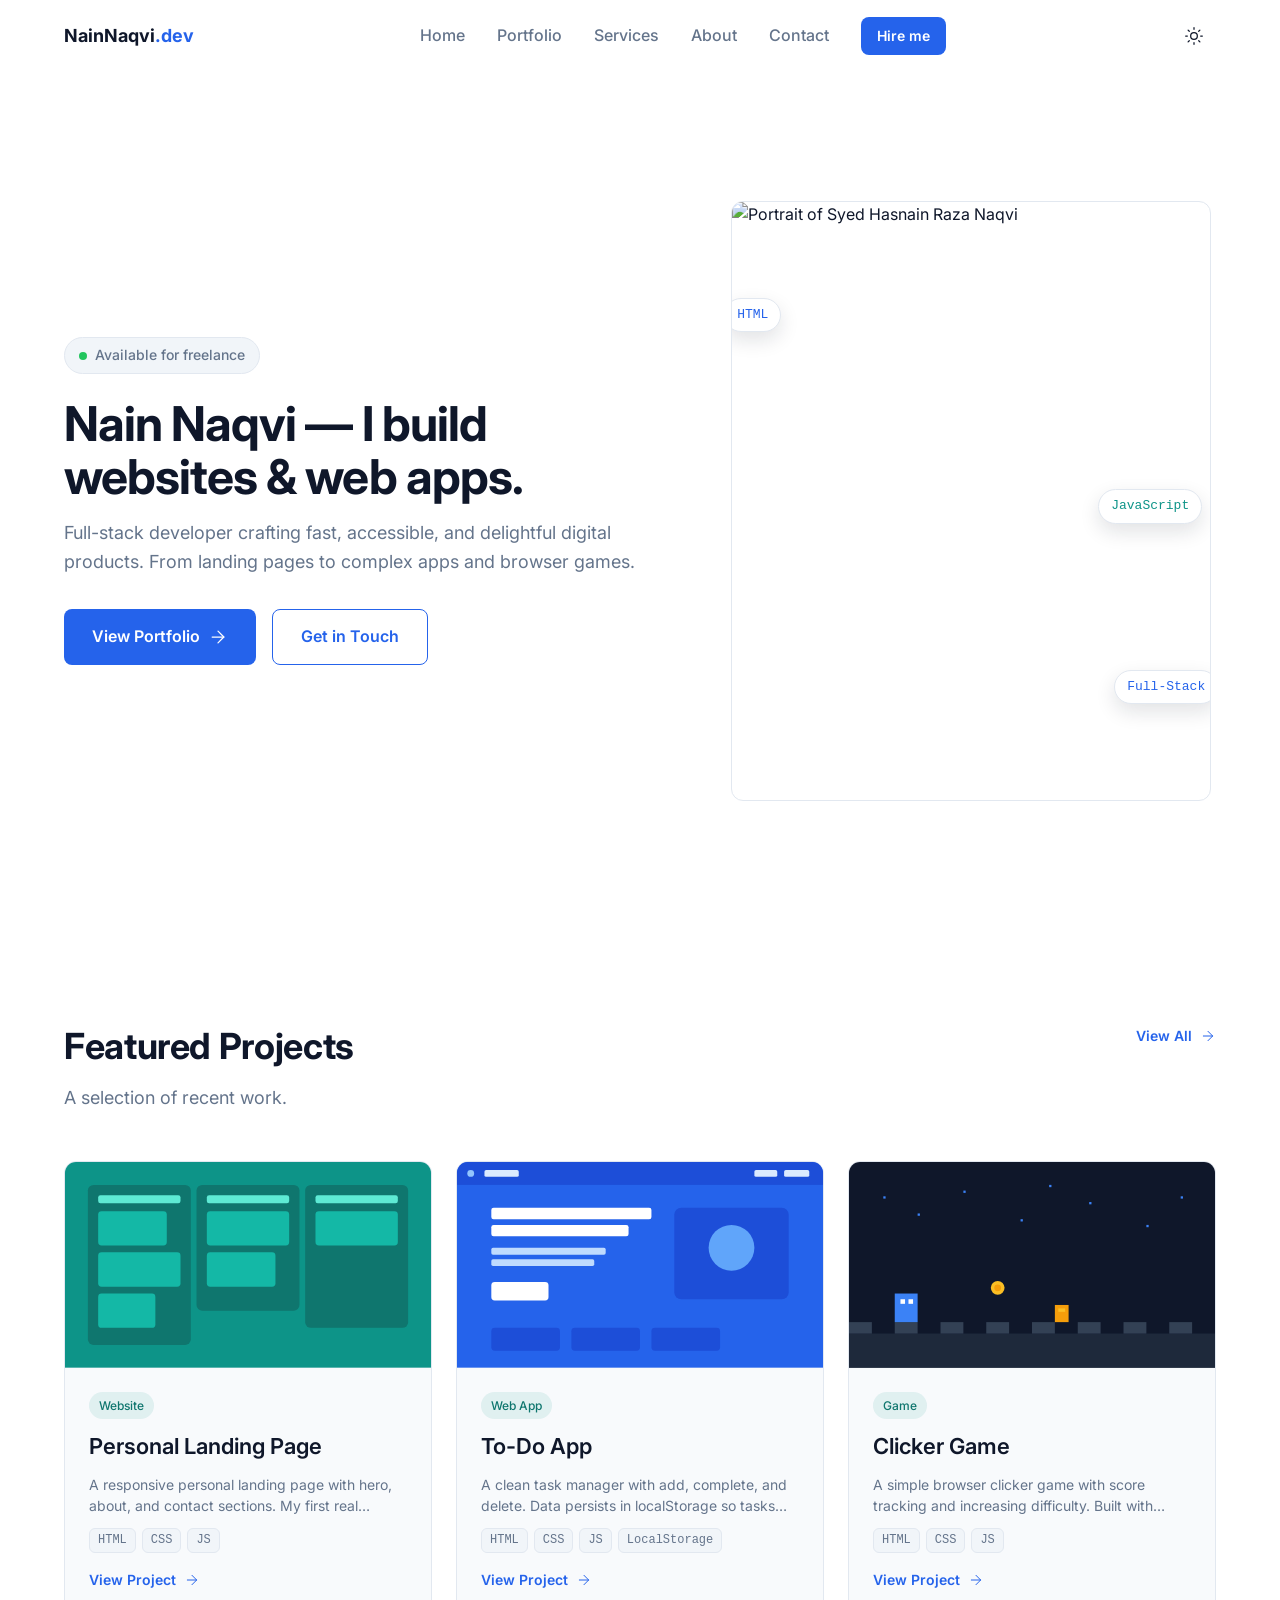
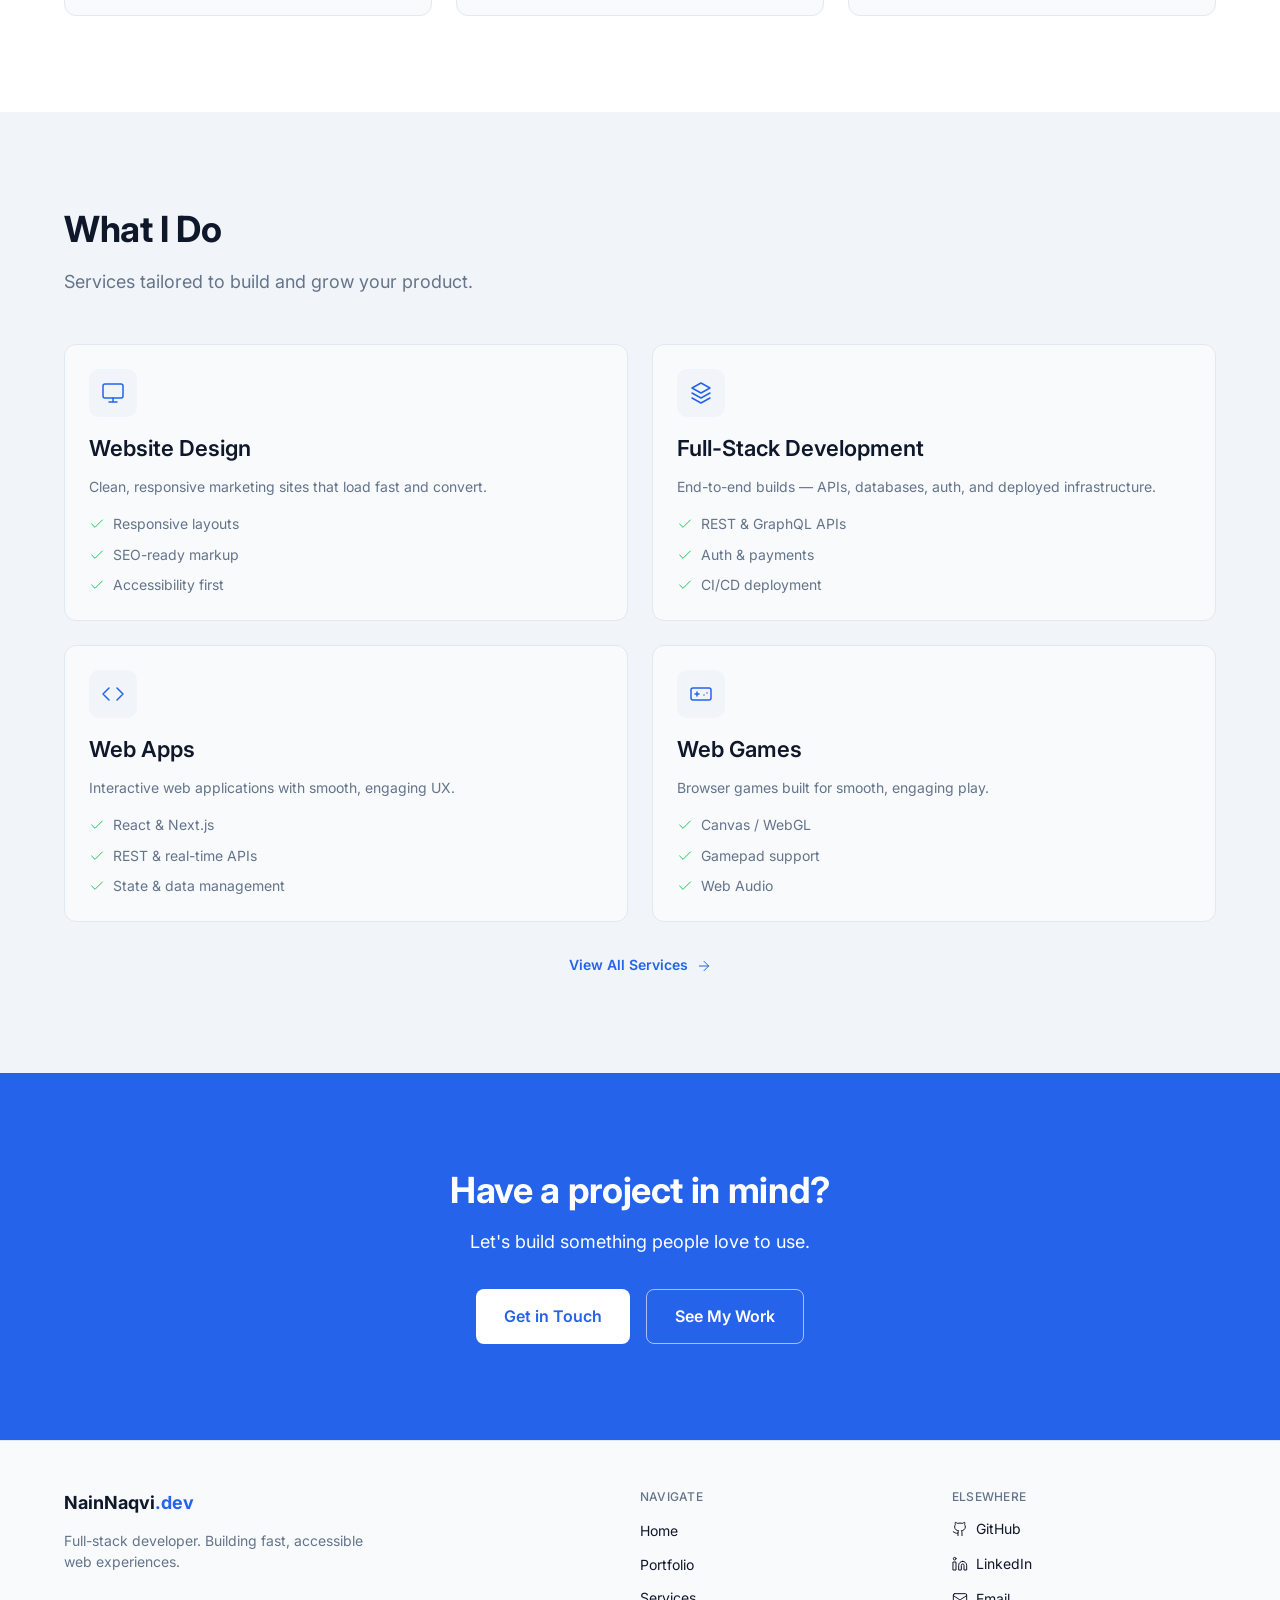
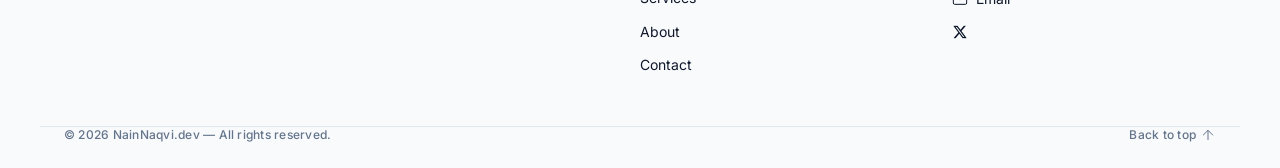
==== commit b06d3d52: "Add files via upload" ====
--- a/index.html
+++ b/index.html
@@ -281,20 +281,7 @@
         <!-- Hero: portrait illustration + floating tags -->
         <div class="hero__media reveal">
           <div class="hero__photo">
-            <svg viewBox="0 0 480 600" preserveAspectRatio="xMidYMid slice" aria-label="Portrait of Syed Hasnain Raza Naqvi" role="img">
-              <defs>
-                <linearGradient id="heroBg" x1="0" y1="0" x2="1" y2="1">
-                  <stop offset="0%" stop-color="#2563EB"/>
-                  <stop offset="100%" stop-color="#0D9488"/>
-                </linearGradient>
-              </defs>
-              <rect width="480" height="600" fill="url(#heroBg)"/>
-              <circle cx="120" cy="120" r="90" fill="rgba(255,255,255,0.08)"/>
-              <circle cx="380" cy="500" r="120" fill="rgba(255,255,255,0.08)"/>
-              <circle cx="240" cy="240" r="90" fill="#0F172A" opacity="0.85"/>
-              <path d="M 100 600 Q 100 400 240 400 Q 380 400 380 600 Z" fill="#0F172A" opacity="0.85"/>
-              <circle cx="210" cy="220" r="70" fill="#FFFFFF" opacity="0.06"/>
-            </svg>
+            <img src="images/hero.jpg" width="853" height="1066" alt="Portrait of Syed Hasnain Raza Naqvi" fetchpriority="high">
             <span class="float-tag float-tag--1">HTML</span>
             <span class="float-tag float-tag--2">JavaScript</span>
             <span class="float-tag float-tag--3">Full-Stack</span>
--- a/stylesheet.css
+++ b/stylesheet.css
@@ -387,7 +387,8 @@
   margin: 0 auto;
 }
 
-.hero__photo svg {
+.hero__photo svg,
+.hero__photo img {
   width: 100%;
   height: 100%;
   object-fit: cover;
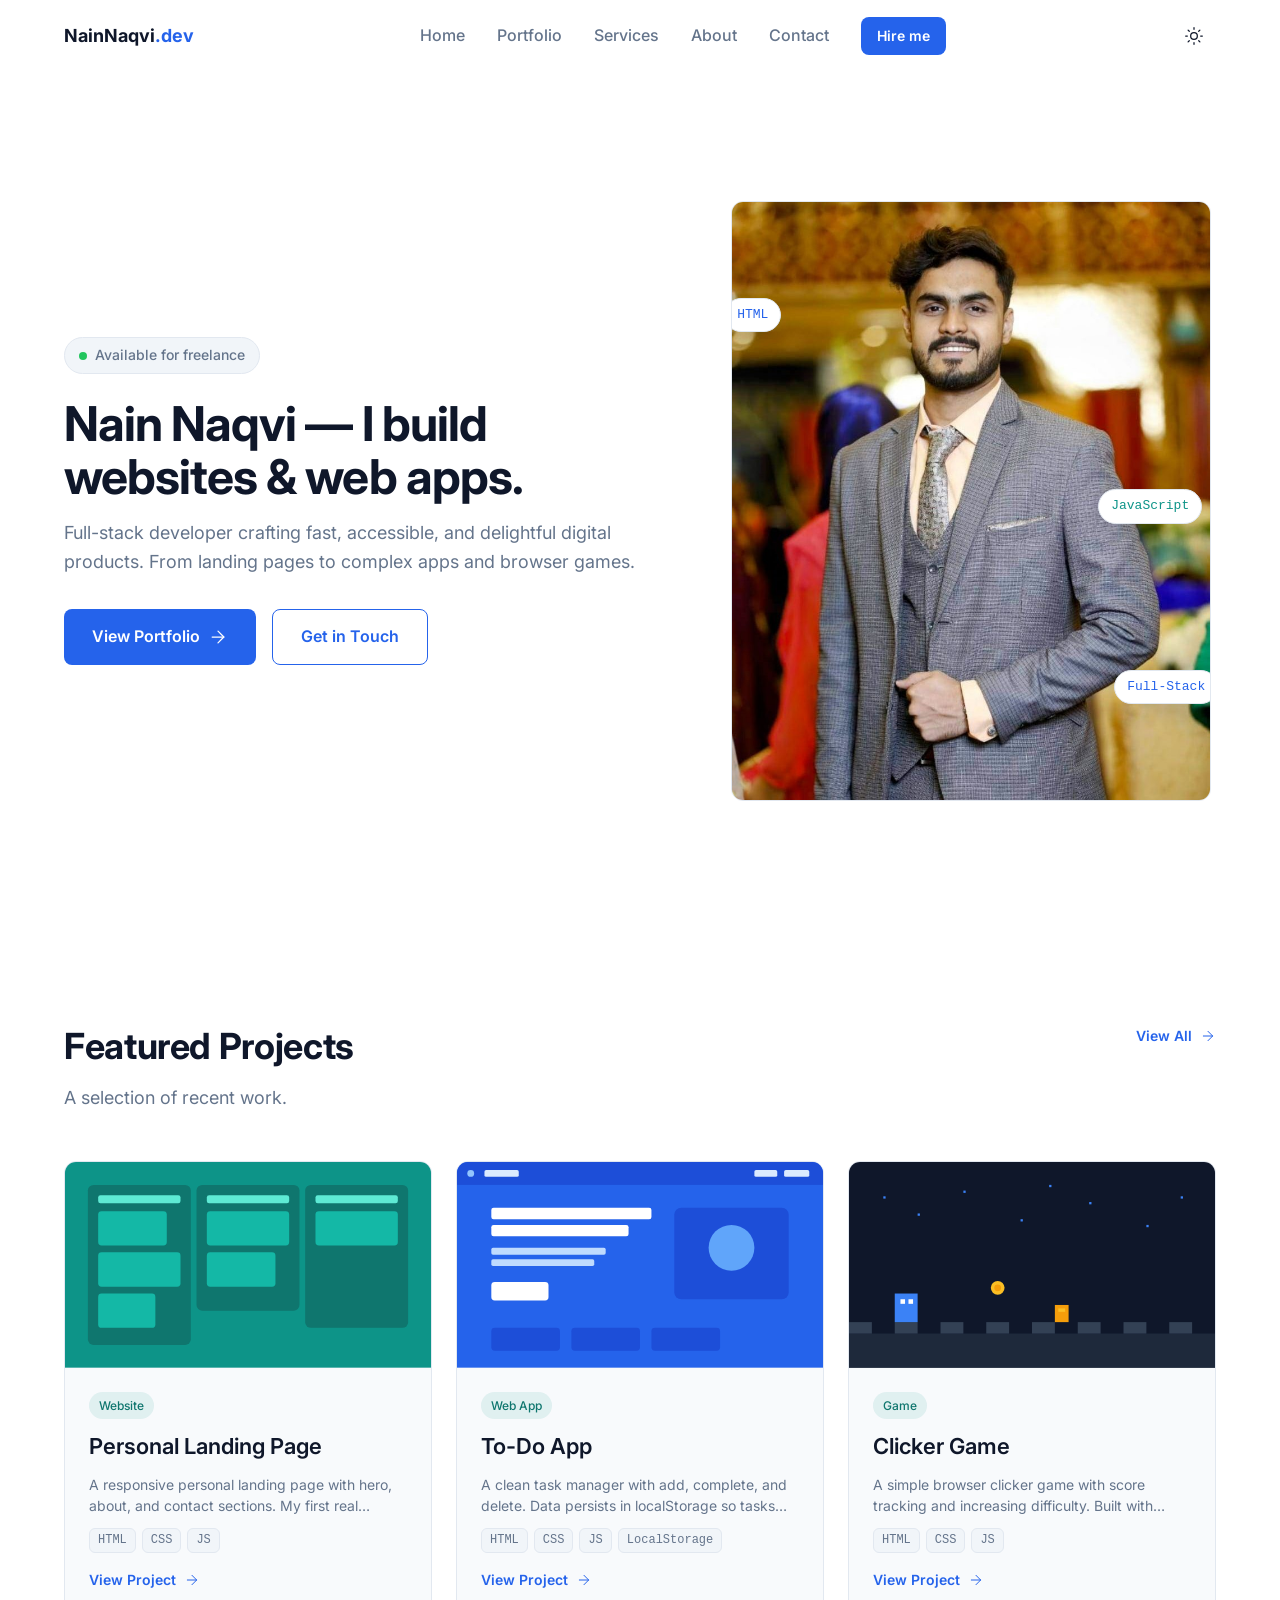
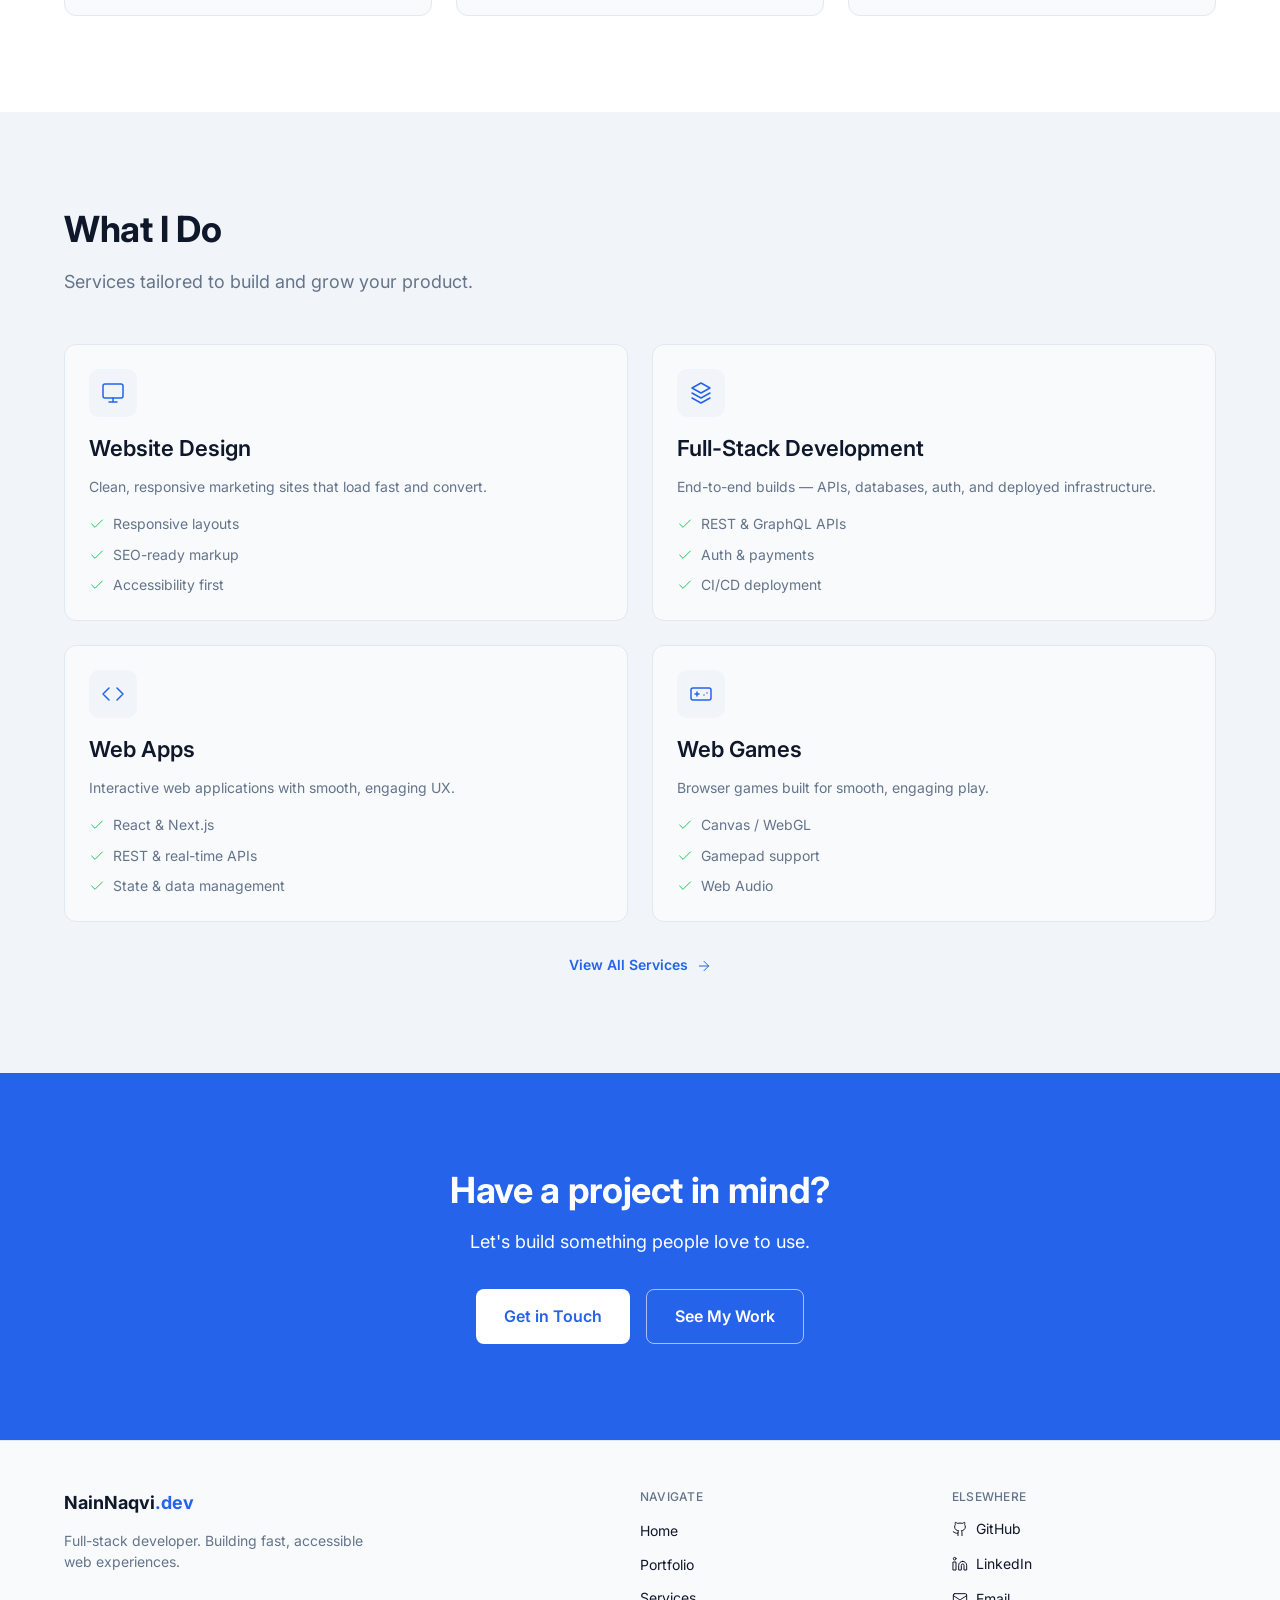
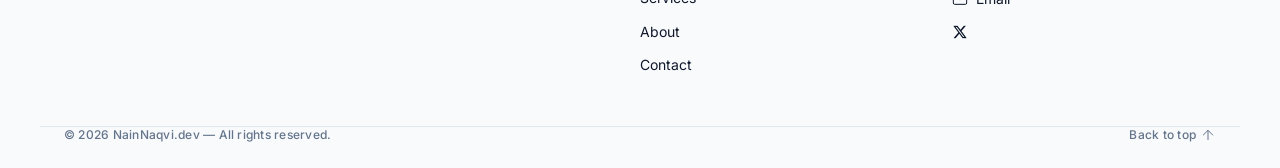
==== commit 6aae033f: "Update print statement from 'Hello' to 'Goodbye'" ====
--- a/index.html
+++ b/index.html
@@ -281,7 +281,7 @@
         <!-- Hero: portrait illustration + floating tags -->
         <div class="hero__media reveal">
           <div class="hero__photo">
-            <img src="images/hero.jpg" width="853" height="1066" alt="Portrait of Syed Hasnain Raza Naqvi" fetchpriority="high">
+            <img src="hero.jpg" width="853" height="1066" alt="Portrait of Syed Hasnain Raza Naqvi" fetchpriority="high">
             <span class="float-tag float-tag--1">HTML</span>
             <span class="float-tag float-tag--2">JavaScript</span>
             <span class="float-tag float-tag--3">Full-Stack</span>
@@ -534,4 +534,4 @@
        <script src="main.js"></script>
 
 </body>
-</html>+</html>
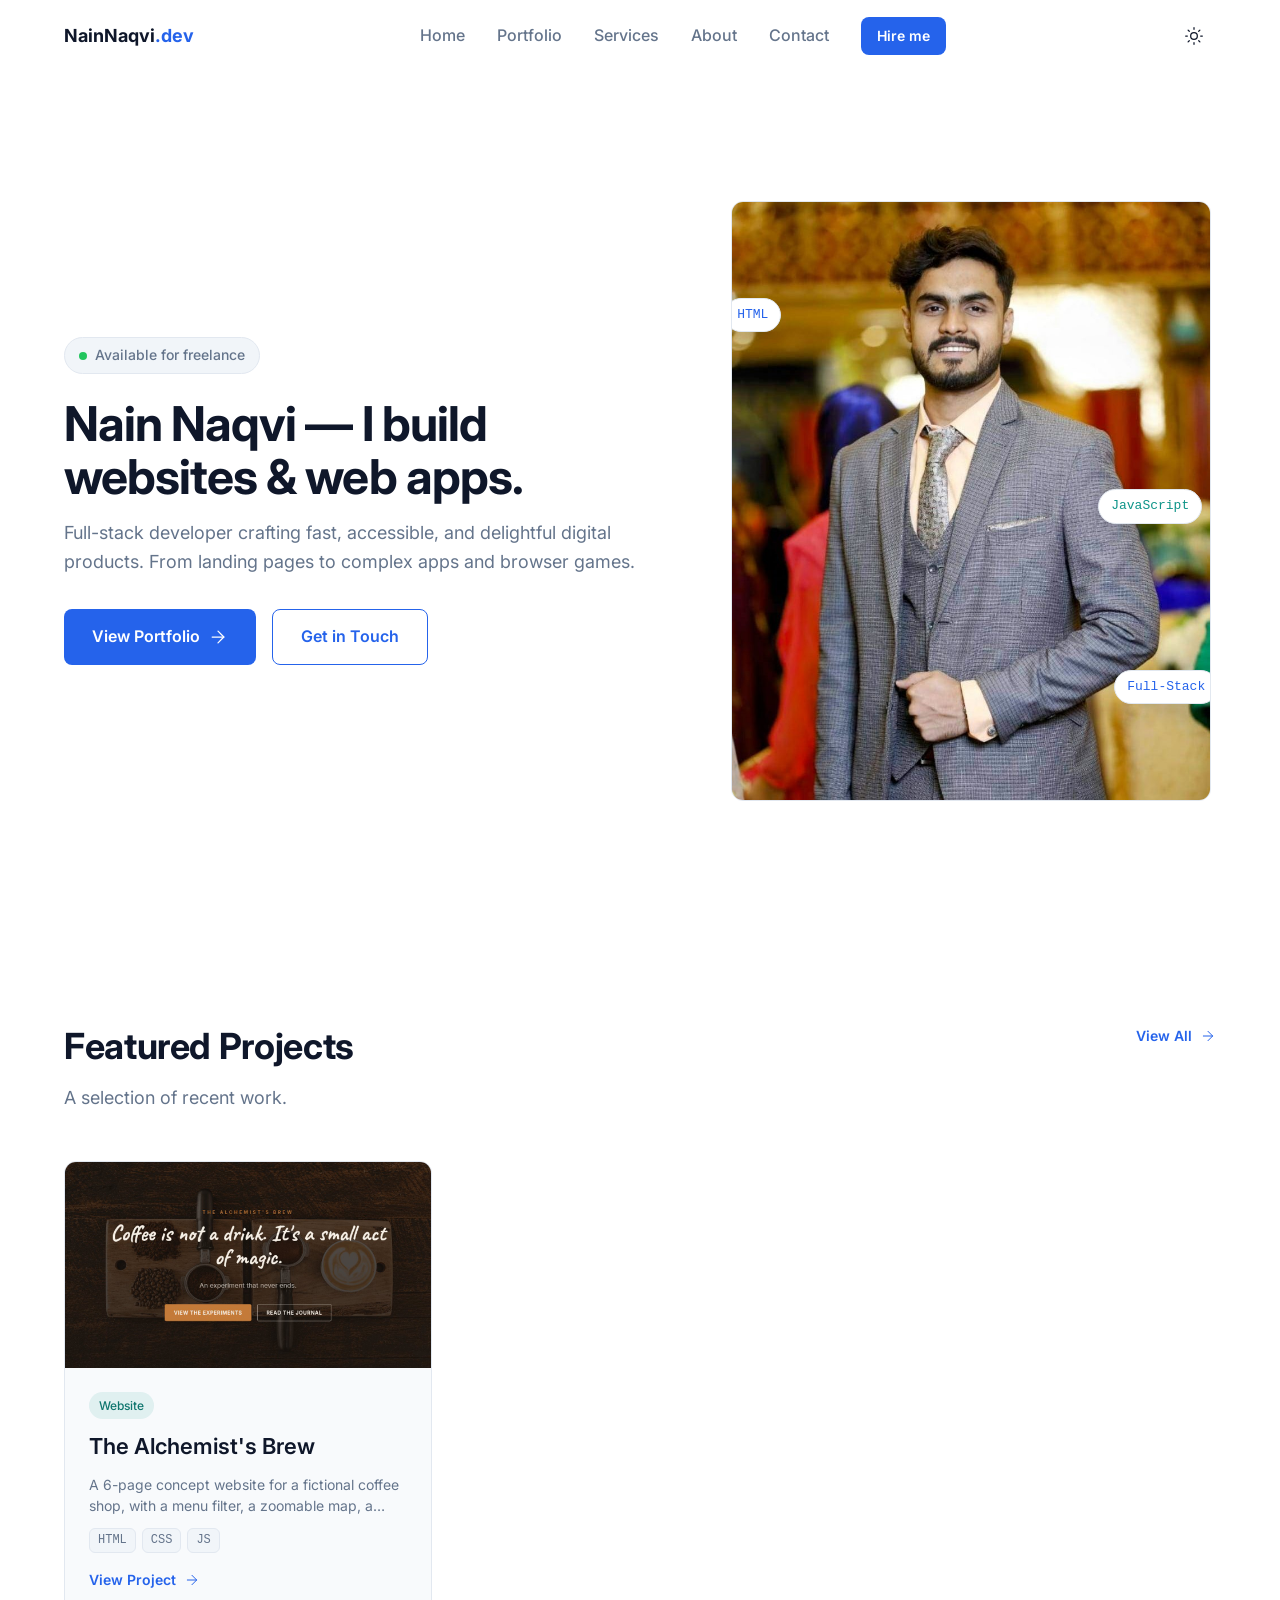
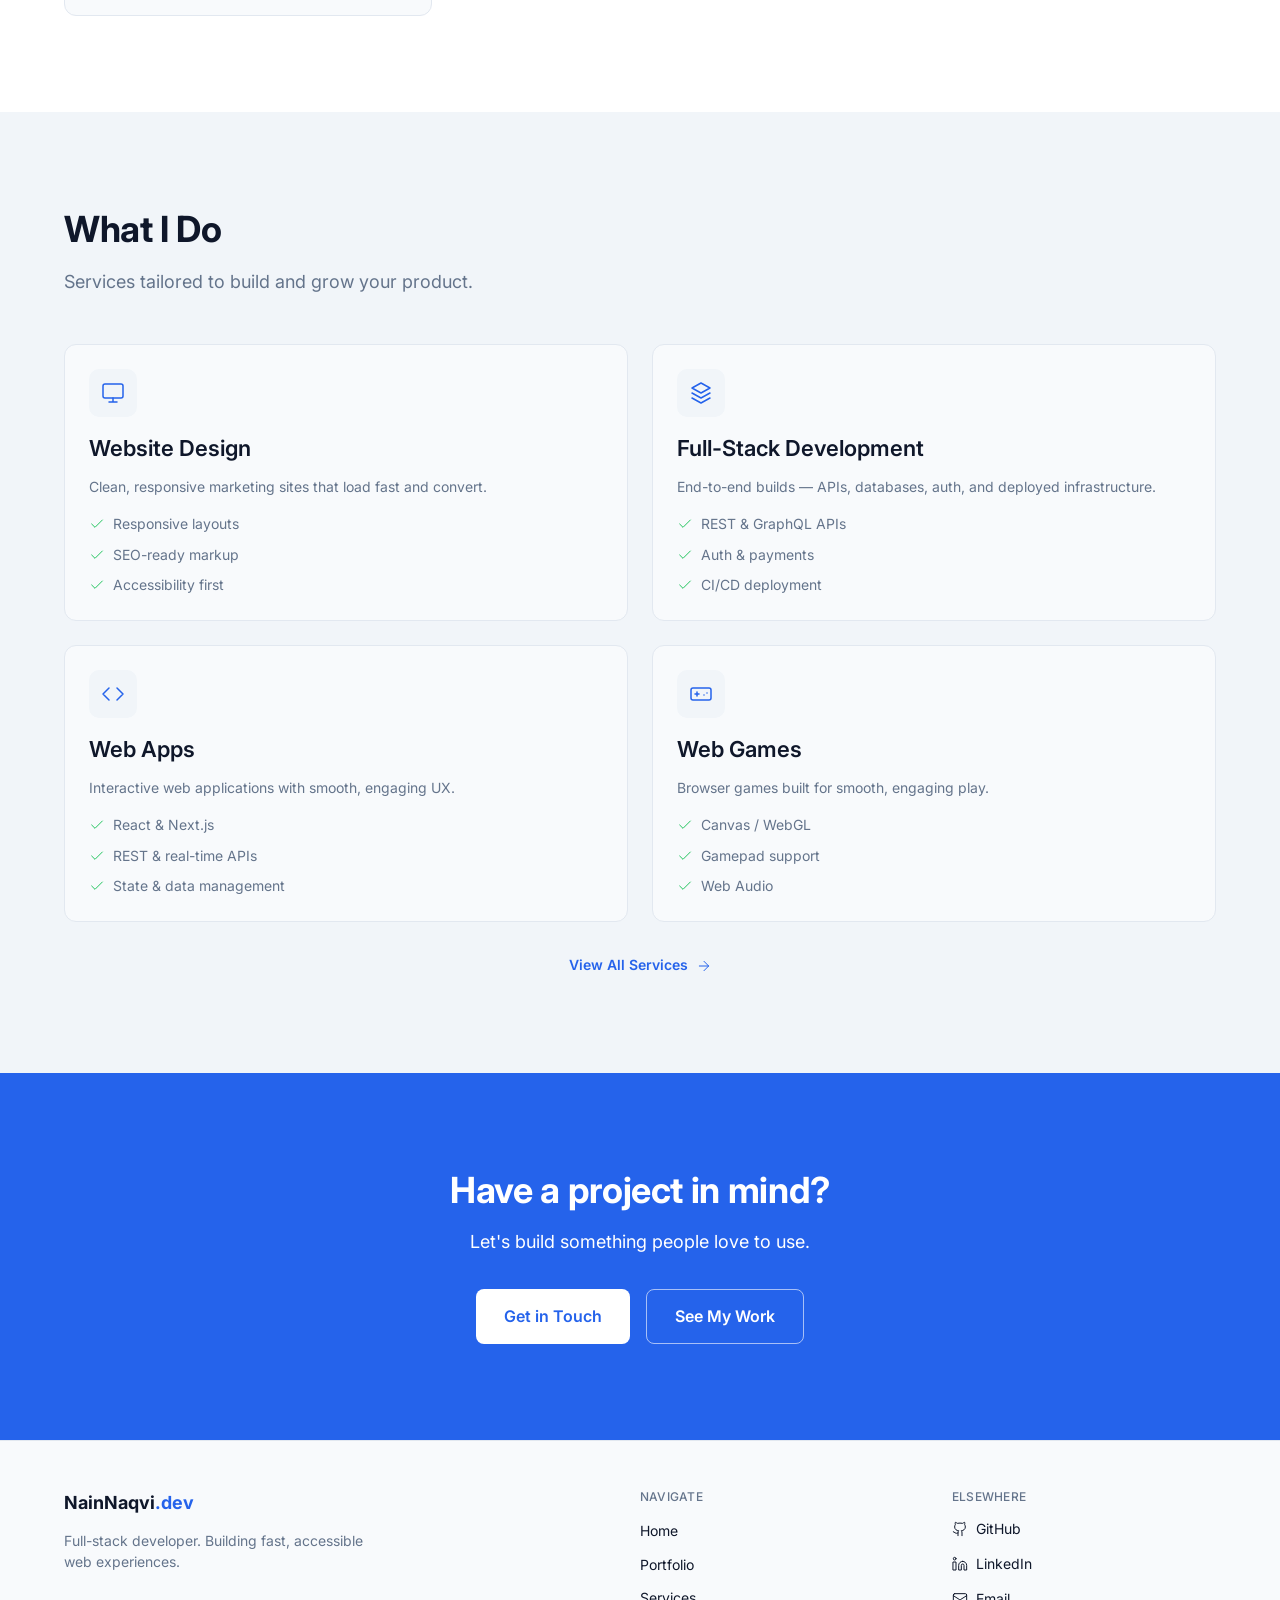
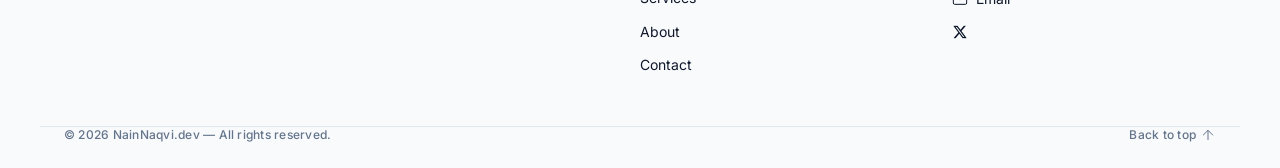
==== commit b5e9e650: "Add files via upload" ====
--- a/index.html
+++ b/index.html
@@ -310,67 +310,21 @@
         <!-- Project cards -->
         <div class="card-grid">
 
-        
-          <!-- Project 1: Personal Landing Page -->
+          <!-- Project 1: The Alchemist's Brew -->
 <article class="card project-card reveal">
   <div class="project-card__media">
-    <svg viewBox="0 0 640 360" preserveAspectRatio="xMidYMid slice" role="img" aria-label="Personal Landing Page preview"><use href="#img-taskflow"/></svg>
+    <img src="alchemists-brew-preview.jpg" width="1280" height="720" alt="The Alchemist's Brew home page: a coffee-shop concept website with a hero photo of coffee beans, an espresso portafilter and a latte" style="width:100%;height:100%;object-fit:cover;display:block;" loading="lazy">
   </div>
   <div class="project-card__body">
     <span class="tag">Website</span>
-    <h3 class="h4">Personal Landing Page</h3>
-    <p class="small text-muted clamp-2">A responsive personal landing page with hero, about, and contact sections. My first real project — built with plain HTML, CSS, and vanilla JS.</p>
+    <h3 class="h4">The Alchemist's Brew</h3>
+    <p class="small text-muted clamp-2">A 6-page concept website for a fictional coffee shop, with a menu filter, a zoomable map, a guestbook and a daily guessing game. Built with plain HTML, CSS, and vanilla JS.</p>
     <div class="tech-badges">
       <span class="tech-badge">HTML</span>
       <span class="tech-badge">CSS</span>
       <span class="tech-badge">JS</span>
     </div>
     <a href="project1.html" class="btn-text">
-      View Project
-      <svg class="icon icon-sm" aria-hidden="true"><use href="#i-arrow-right"/></svg>
-    </a>
-  </div>
-</article>
-
-          
-          <!-- Project 2: To-Do App -->
-<article class="card project-card reveal">
-  <div class="project-card__media">
-    <svg viewBox="0 0 640 360" preserveAspectRatio="xMidYMid slice" role="img" aria-label="To-Do App preview"><use href="#img-lumen"/></svg>
-  </div>
-  <div class="project-card__body">
-    <span class="tag">Web App</span>
-    <h3 class="h4">To-Do App</h3>
-    <p class="small text-muted clamp-2">A clean task manager with add, complete, and delete. Data persists in localStorage so tasks survive refresh.</p>
-    <div class="tech-badges">
-      <span class="tech-badge">HTML</span>
-      <span class="tech-badge">CSS</span>
-      <span class="tech-badge">JS</span>
-      <span class="tech-badge">LocalStorage</span>
-    </div>
-    <a href="#" class="btn-text">
-      View Project
-      <svg class="icon icon-sm" aria-hidden="true"><use href="#i-arrow-right"/></svg>
-    </a>
-  </div>
-</article>
-
-          
-    <!-- Project 3: Clicker Game -->
-<article class="card project-card reveal">
-  <div class="project-card__media">
-    <svg viewBox="0 0 640 360" preserveAspectRatio="xMidYMid slice" role="img" aria-label="Clicker Game preview"><use href="#img-pixelrunner"/></svg>
-  </div>
-  <div class="project-card__body">
-    <span class="tag">Game</span>
-    <h3 class="h4">Clicker Game</h3>
-    <p class="small text-muted clamp-2">A simple browser clicker game with score tracking and increasing difficulty. Built with vanilla JavaScript.</p>
-    <div class="tech-badges">
-      <span class="tech-badge">HTML</span>
-      <span class="tech-badge">CSS</span>
-      <span class="tech-badge">JS</span>
-    </div>
-    <a href="#" class="btn-text">
       View Project
       <svg class="icon icon-sm" aria-hidden="true"><use href="#i-arrow-right"/></svg>
     </a>
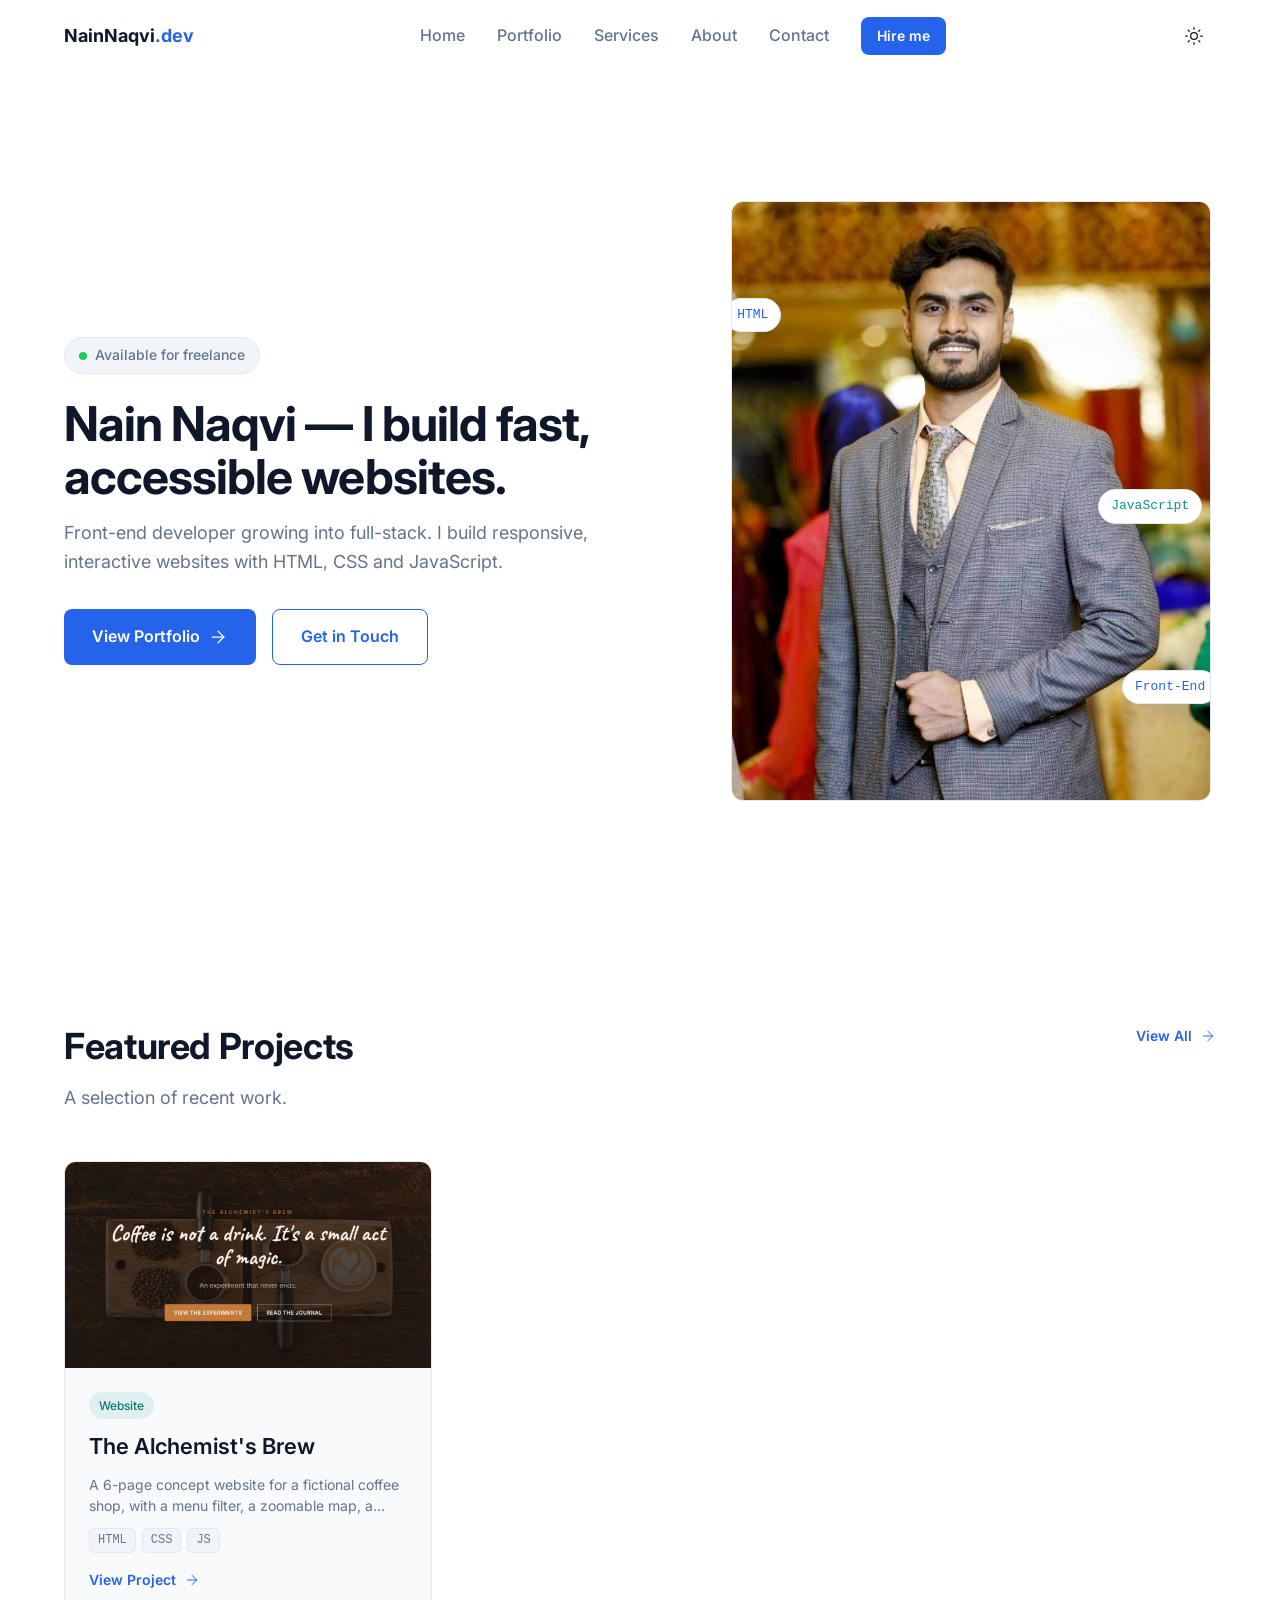
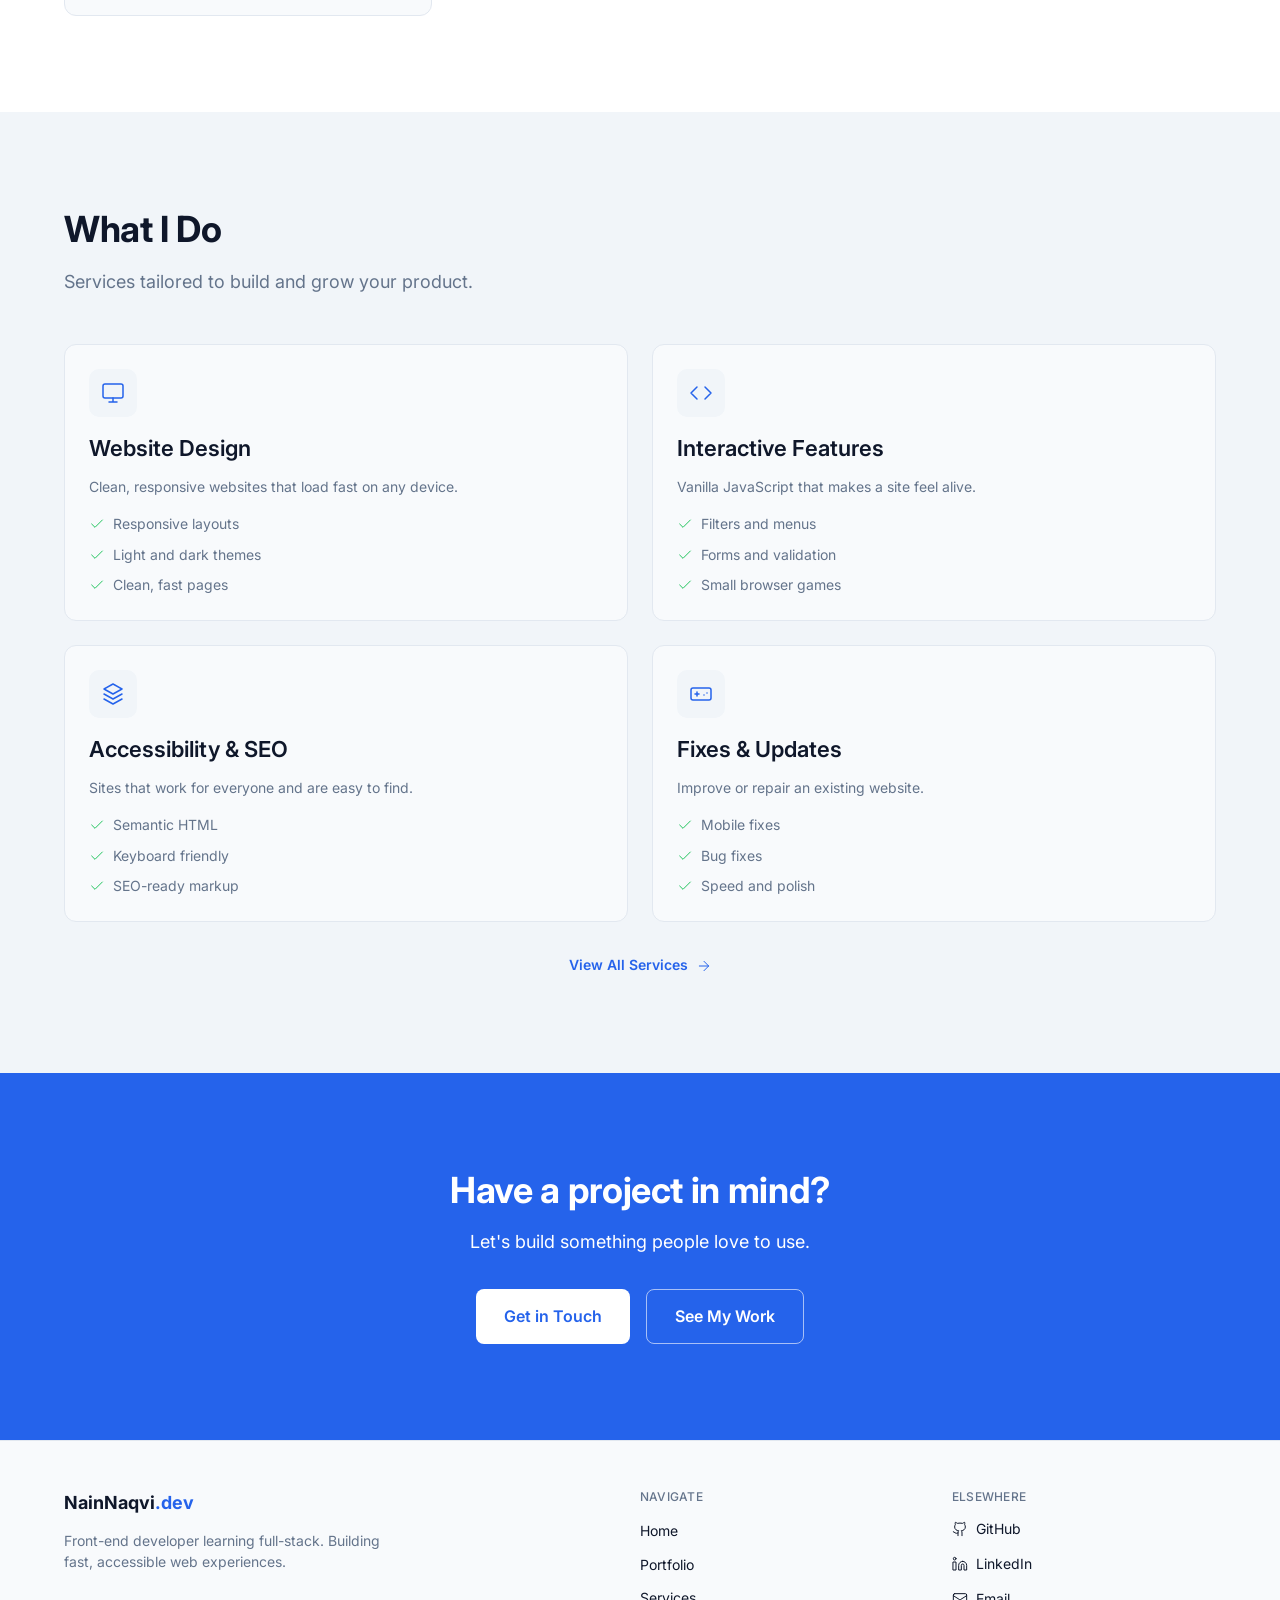
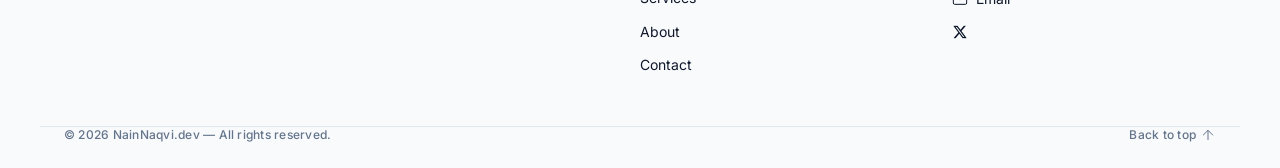
==== commit be79429c: "Add files via upload" ====
--- a/index.html
+++ b/index.html
@@ -7,21 +7,21 @@
 <head>
   <meta charset="UTF-8">
   <meta name="viewport" content="width=device-width, initial-scale=1.0">
-  <title>Nain Naqvi — Websites &amp; Web Apps</title>
+  <title>Nain Naqvi — Front-End Developer</title>
 
   <link rel="icon" href="data:image/svg+xml,<svg xmlns='http://www.w3.org/2000/svg' viewBox='0 0 100 100'><rect width='100' height='100' rx='20' fill='%232563EB'/><text x='50' y='68' font-family='Arial,sans-serif' font-size='52' font-weight='700' fill='white' text-anchor='middle'>N</text></svg>">
 
-  <meta name="description" content="Full-stack developer building fast, accessible websites and web apps.">
+  <meta name="description" content="Front-end developer building fast, accessible websites, and growing into full-stack.">
   <!-- Social Preview Tags (Open Graph & Twitter) -->
 <meta property="og:type" content="website">
 <meta property="og:title" content="Nain Naqvi — Web Developer">
-<meta property="og:description" content="Full-stack developer building fast, accessible websites and web apps.">
-<meta property="og:url" content="https://nainnaqvi.dev">
+<meta property="og:description" content="Front-end developer building fast, accessible websites, and growing into full-stack.">
+<meta property="og:url" content="https://nainnaqvi-dev.github.io/Portfolio-website/">
 <meta property="og:image" content="https://images.unsplash.com/photo-1498050108023-c5249f4df085?w=1200&h=630&fit=crop">
 
 <meta name="twitter:card" content="summary_large_image">
 <meta name="twitter:title" content="Nain Naqvi — Web Developer">
-<meta name="twitter:description" content="Full-stack developer building fast, accessible websites and web apps.">
+<meta name="twitter:description" content="Front-end developer building fast, accessible websites, and growing into full-stack.">
 <meta name="twitter:image" content="https://images.unsplash.com/photo-1498050108023-c5249f4df085?w=1200&h=630&fit=crop">
   <link rel="preconnect" href="https://fonts.googleapis.com">
   <link rel="preconnect" href="https://fonts.gstatic.com" crossorigin>
@@ -267,8 +267,8 @@
           <div class="hero__status">
             <span class="status-dot"></span>Available for freelance
           </div>
-          <h1 class="h1">Nain Naqvi — I build websites &amp; web apps.</h1>
-          <p class="body-lg hero__sub">Full-stack developer crafting fast, accessible, and delightful digital products. From landing pages to complex apps and browser games.</p>
+          <h1 class="h1">Nain Naqvi — I build fast, accessible websites.</h1>
+          <p class="body-lg hero__sub">Front-end developer growing into full-stack. I build responsive, interactive websites with HTML, CSS and JavaScript.</p>
           <div class="hero__cta">
             <a href="portfolio.html" class="btn btn-primary btn-lg">
               View Portfolio
@@ -284,7 +284,7 @@
             <img src="hero.jpg" width="853" height="1066" alt="Portrait of Syed Hasnain Raza Naqvi" fetchpriority="high">
             <span class="float-tag float-tag--1">HTML</span>
             <span class="float-tag float-tag--2">JavaScript</span>
-            <span class="float-tag float-tag--3">Full-Stack</span>
+            <span class="float-tag float-tag--3">Front-End</span>
           </div>
         </div>
 
@@ -350,59 +350,56 @@
 
           <!-- Service 1: Website Design -->
           <article class="card service-card reveal">
-            <div class="service-card__icon">
-              <svg class="icon" aria-hidden="true"><use href="#i-monitor"/></svg>
-            </div>
-            <h3 class="h4">Website Design</h3>
-            <p class="small text-muted">Clean, responsive marketing sites that load fast and convert.</p>
-            <ul class="checklist">
-              <li><svg class="icon icon-sm" aria-hidden="true"><use href="#i-check"/></svg> Responsive layouts</li>
-              <li><svg class="icon icon-sm" aria-hidden="true"><use href="#i-check"/></svg> SEO-ready markup</li>
-              <li><svg class="icon icon-sm" aria-hidden="true"><use href="#i-check"/></svg> Accessibility first</li>
-            </ul>
-          </article>
-
-          <!-- Service 2: Full-Stack Development -->
-          <article class="card service-card reveal">
-            <div class="service-card__icon">
-              <svg class="icon" aria-hidden="true"><use href="#i-layers"/></svg>
-            </div>
-            <h3 class="h4">Full-Stack Development</h3>
-            <p class="small text-muted">End-to-end builds — APIs, databases, auth, and deployed infrastructure.</p>
-            <ul class="checklist">
-              <li><svg class="icon icon-sm" aria-hidden="true"><use href="#i-check"/></svg> REST &amp; GraphQL APIs</li>
-              <li><svg class="icon icon-sm" aria-hidden="true"><use href="#i-check"/></svg> Auth &amp; payments</li>
-              <li><svg class="icon icon-sm" aria-hidden="true"><use href="#i-check"/></svg> CI/CD deployment</li>
-            </ul>
-          </article>
-
-          <!-- Service 3: Web Apps -->
-          <article class="card service-card reveal">
-            <div class="service-card__icon">
-              <svg class="icon" aria-hidden="true"><use href="#i-code"/></svg>
-            </div>
-            <h3 class="h4">Web Apps</h3>
-            <p class="small text-muted">Interactive web applications with smooth, engaging UX.</p>
-            <ul class="checklist">
-              <li><svg class="icon icon-sm" aria-hidden="true"><use href="#i-check"/></svg> React &amp; Next.js</li>
-              <li><svg class="icon icon-sm" aria-hidden="true"><use href="#i-check"/></svg> REST &amp; real-time APIs</li>
-              <li><svg class="icon icon-sm" aria-hidden="true"><use href="#i-check"/></svg> State &amp; data management</li>
-            </ul>
-          </article>
-
-          <!-- Service 4: Web Games -->
-          <article class="card service-card reveal">
-            <div class="service-card__icon">
-              <svg class="icon" aria-hidden="true"><use href="#i-gamepad"/></svg>
-            </div>
-            <h3 class="h4">Web Games</h3>
-            <p class="small text-muted">Browser games built for smooth, engaging play.</p>
-            <ul class="checklist">
-              <li><svg class="icon icon-sm" aria-hidden="true"><use href="#i-check"/></svg> Canvas / WebGL</li>
-              <li><svg class="icon icon-sm" aria-hidden="true"><use href="#i-check"/></svg> Gamepad support</li>
-              <li><svg class="icon icon-sm" aria-hidden="true"><use href="#i-check"/></svg> Web Audio</li>
-            </ul>
-          </article>
+  <div class="service-card__icon">
+    <svg class="icon" aria-hidden="true"><use href="#i-monitor"/></svg>
+  </div>
+  <h3 class="h4">Website Design</h3>
+  <p class="small text-muted">Clean, responsive websites that load fast on any device.</p>
+  <ul class="checklist">
+    <li><svg class="icon icon-sm" aria-hidden="true"><use href="#i-check"/></svg> Responsive layouts</li>
+    <li><svg class="icon icon-sm" aria-hidden="true"><use href="#i-check"/></svg> Light and dark themes</li>
+    <li><svg class="icon icon-sm" aria-hidden="true"><use href="#i-check"/></svg> Clean, fast pages</li>
+  </ul>
+</article>
+
+<article class="card service-card reveal">
+  <div class="service-card__icon">
+    <svg class="icon" aria-hidden="true"><use href="#i-code"/></svg>
+  </div>
+  <h3 class="h4">Interactive Features</h3>
+  <p class="small text-muted">Vanilla JavaScript that makes a site feel alive.</p>
+  <ul class="checklist">
+    <li><svg class="icon icon-sm" aria-hidden="true"><use href="#i-check"/></svg> Filters and menus</li>
+    <li><svg class="icon icon-sm" aria-hidden="true"><use href="#i-check"/></svg> Forms and validation</li>
+    <li><svg class="icon icon-sm" aria-hidden="true"><use href="#i-check"/></svg> Small browser games</li>
+  </ul>
+</article>
+
+<article class="card service-card reveal">
+  <div class="service-card__icon">
+    <svg class="icon" aria-hidden="true"><use href="#i-layers"/></svg>
+  </div>
+  <h3 class="h4">Accessibility &amp; SEO</h3>
+  <p class="small text-muted">Sites that work for everyone and are easy to find.</p>
+  <ul class="checklist">
+    <li><svg class="icon icon-sm" aria-hidden="true"><use href="#i-check"/></svg> Semantic HTML</li>
+    <li><svg class="icon icon-sm" aria-hidden="true"><use href="#i-check"/></svg> Keyboard friendly</li>
+    <li><svg class="icon icon-sm" aria-hidden="true"><use href="#i-check"/></svg> SEO-ready markup</li>
+  </ul>
+</article>
+
+<article class="card service-card reveal">
+  <div class="service-card__icon">
+    <svg class="icon" aria-hidden="true"><use href="#i-gamepad"/></svg>
+  </div>
+  <h3 class="h4">Fixes &amp; Updates</h3>
+  <p class="small text-muted">Improve or repair an existing website.</p>
+  <ul class="checklist">
+    <li><svg class="icon icon-sm" aria-hidden="true"><use href="#i-check"/></svg> Mobile fixes</li>
+    <li><svg class="icon icon-sm" aria-hidden="true"><use href="#i-check"/></svg> Bug fixes</li>
+    <li><svg class="icon icon-sm" aria-hidden="true"><use href="#i-check"/></svg> Speed and polish</li>
+  </ul>
+</article>
 
         </div>
 
@@ -418,7 +415,7 @@
 
 
 
-    <!-- ===== 6. CTA BANNER ===== -->
+    <!-- ===== 4. CTA BANNER ===== -->
     <section class="cta-banner" id="contact">
       <div class="container cta-banner__inner reveal">
         <h2 class="h2">Have a project in mind?</h2>
@@ -443,7 +440,7 @@
       <!-- Footer column: brand + tagline -->
       <div>
         <a href="index.html" class="navbar__brand">NainNaqvi<span>.dev</span></a>
-        <p class="small text-muted footer__tag">Full-stack developer. Building fast, accessible web experiences.</p>
+        <p class="small text-muted footer__tag">Front-end developer learning full-stack. Building fast, accessible web experiences.</p>
       </div>
 
       <!-- Footer column: navigation links -->
